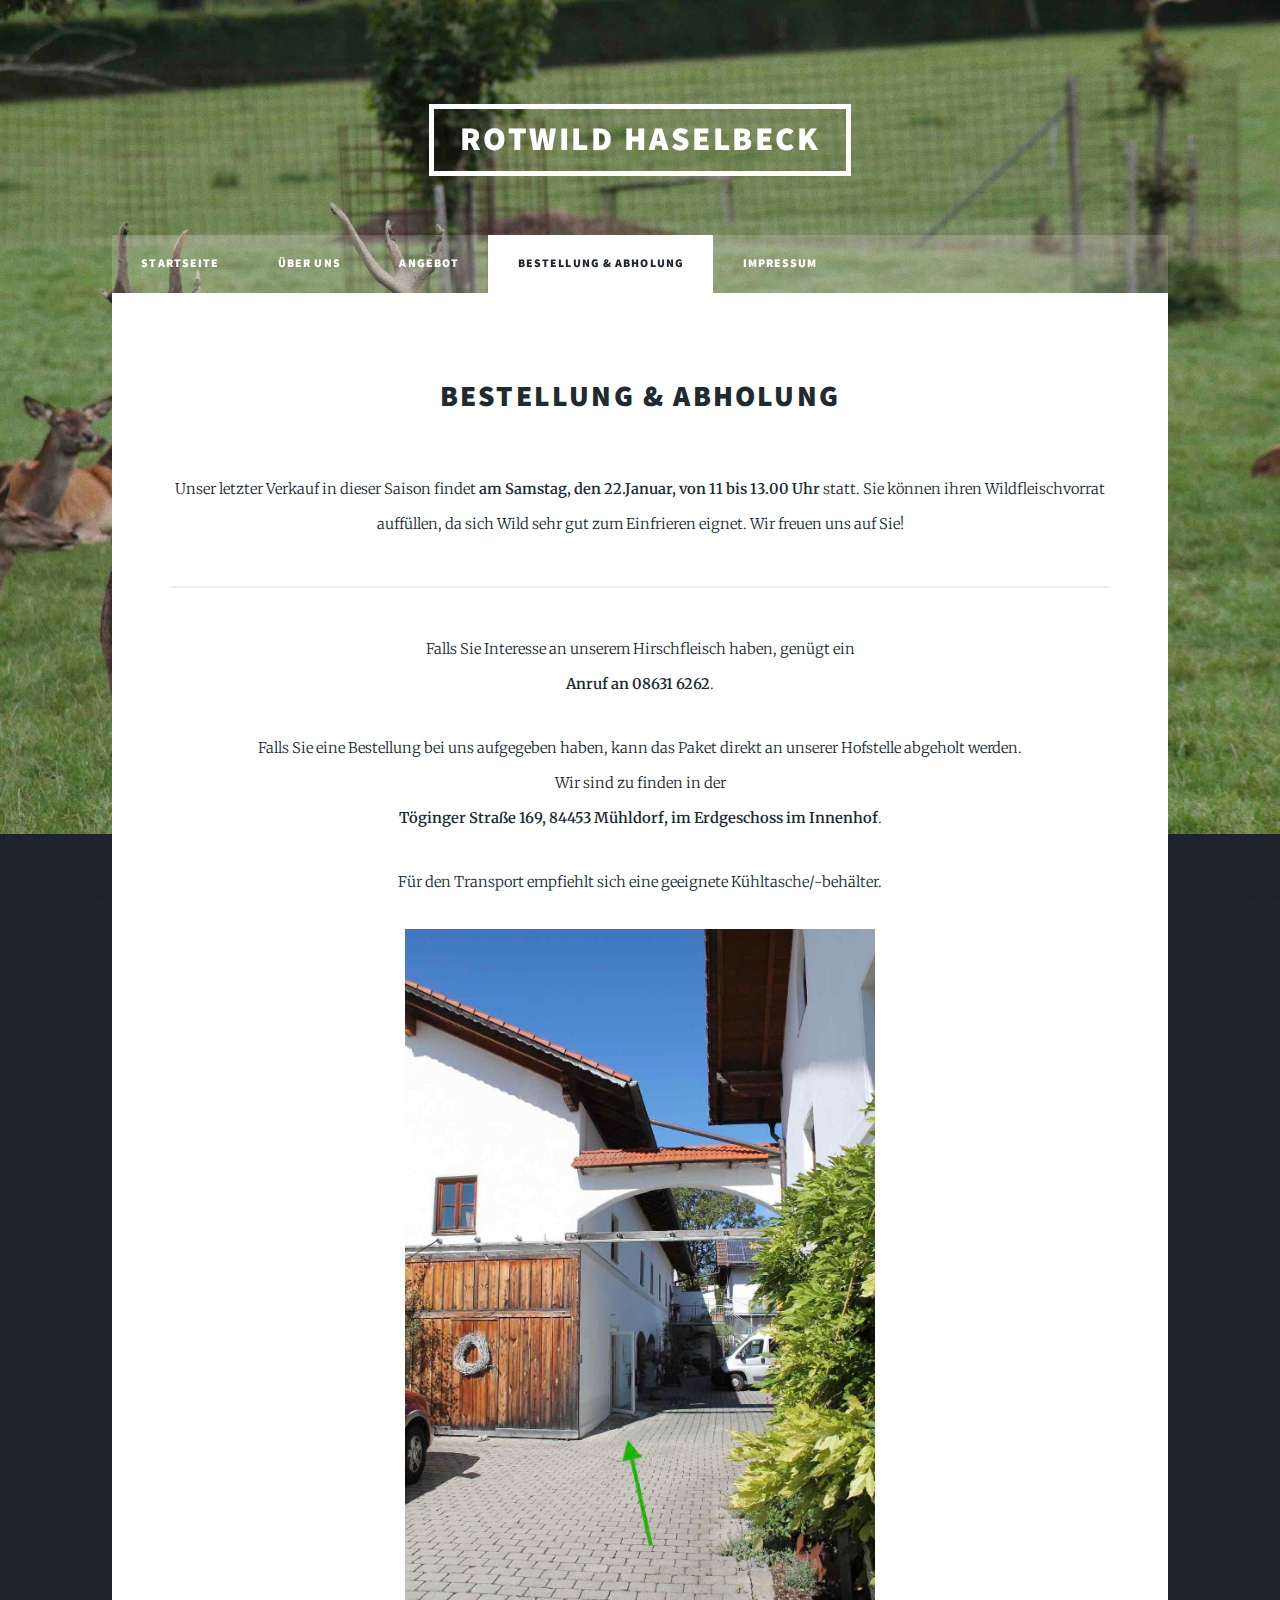
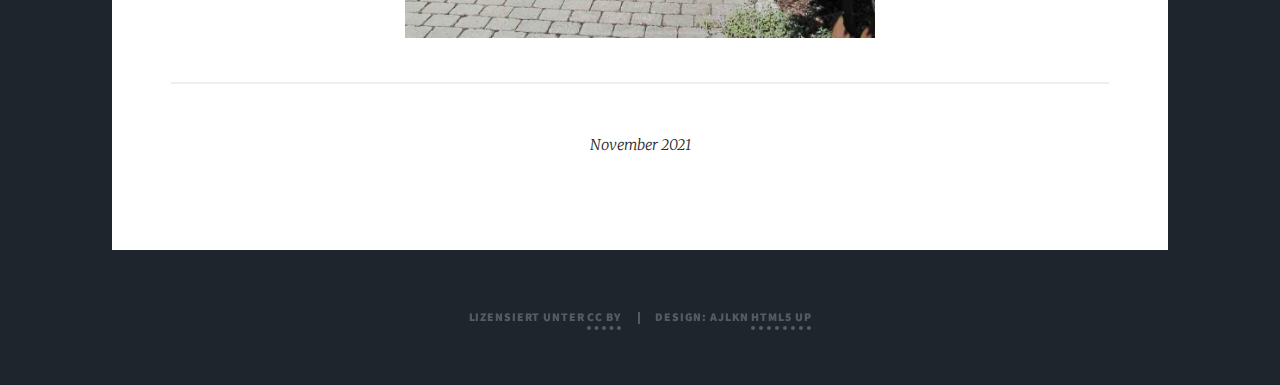
==== bestellung-und-abholung.html @ 9fca30da "Preisliste und aktuelle Nachricht aktualisiert;" ====
<!DOCTYPE HTML>
<!--
	Massively by HTML5 UP
	html5up.net | @ajlkn
	Free for personal and commercial use under the CCA 3.0 license (html5up.net/license)
-->
<html>
<head>
	<title>Bestellung &amp; Abholung</title>
	<meta charset="utf-8" />
	<meta name="viewport" content="width=device-width, initial-scale=1, user-scalable=no" />
	<link rel="stylesheet" href="assets/css/main.css" />
	<noscript><link rel="stylesheet" href="assets/css/noscript.css" /></noscript>
</head>
<body class="is-preload">

	<!-- Wrapper -->
	<div id="wrapper">

		<!-- Header -->
		<header id="header">
			<a href="index.html" class="logo">Rotwild Haselbeck</a>
		</header>

		<!-- Nav -->
		<nav id="nav">
			<ul class="links">
				<li><a href="index.html">Startseite</a></li>
				<li><a href="ueber-uns.html">Über Uns</a></li>
				<li><a href="unser-angebot.html">Angebot</a></li>
				<li class="active"><a href="bestellung-und-abholung.html">Bestellung &amp; Abholung</a></li>
				<li><a href="impressum.html">Impressum</a></li>
				</ul>
			</nav>

			<!-- Main -->
			<div id="main">

				<!-- Post -->
				<section class="post">
					<header class="major">
						<h1>Bestellung &amp; Abholung</h1>
					</header>

					<p>
							Unser letzter Verkauf in dieser Saison findet <strong>am Samstag, den 22.Januar, von 11 bis 13.00 Uhr</strong> statt. Sie können ihren Wildfleischvorrat auffüllen, da sich Wild sehr gut zum Einfrieren eignet. Wir freuen uns auf Sie!
					</p>

					<hr>

					<p>
						Falls Sie Interesse an unserem Hirschfleisch haben, genügt ein
						<br>
						<strong>Anruf an 08631 6262</strong>.
					</p>
					<p>
						Falls Sie eine Bestellung bei uns aufgegeben haben, kann das Paket direkt an unserer Hofstelle abgeholt werden.
						<br>
						Wir sind zu finden in der 
						<br>
						<strong>Töginger Straße 169, 84453 Mühldorf, im Erdgeschoss im Innenhof</strong>.
					</p>
					<p>
						Für den Transport empfiehlt sich eine geeignete Kühltasche/-behälter.
					</p>
					<p>
						<span class="image fit">
							<img src="images/Rotwild-Haselbeck-Abholungsstelle-fuer-Web.JPG">
						</span>
					</p>
					<hr>
					<p> <span class="date">November 2021</span></p>
				</section>

			</div>

			<!-- Copyright -->
			<div id="copyright">
				<ul>
					<li>Lizensiert unter <a href="https://creativecommons.org/licenses/by/3.0/">CC BY</a> </li>
					<li>Design: ajlkn <a href="https://html5up.net">HTML5 UP</a></li>
				</ul>
			</div>

		</div>

		<!-- Scripts -->
		<script src="assets/js/jquery.min.js"></script>
		<script src="assets/js/jquery.scrollex.min.js"></script>
		<script src="assets/js/jquery.scrolly.min.js"></script>
		<script src="assets/js/browser.min.js"></script>
		<script src="assets/js/breakpoints.min.js"></script>
		<script src="assets/js/util.js"></script>
		<script src="assets/js/main.js"></script>

	</body>
	</html>
---- assets/css/main.css ----
@import url(fontawesome-all.min.css);
@import url("https://fonts.googleapis.com/css?family=Merriweather:300,700,300italic,700italic|Source+Sans+Pro:900");

/*
	Massively by HTML5 UP
	html5up.net | @ajlkn
	Free for personal and commercial use under the CCA 3.0 license (html5up.net/license)
*/

html, body, div, span, applet, object,
iframe, h1, h2, h3, h4, h5, h6, p, blockquote,
pre, a, abbr, acronym, address, big, cite,
code, del, dfn, em, img, ins, kbd, q, s, samp,
small, strike, strong, sub, sup, tt, var, b,
u, i, center, dl, dt, dd, ol, ul, li, fieldset,
form, label, legend, table, caption, tbody,
tfoot, thead, tr, th, td, article, aside,
canvas, details, embed, figure, figcaption,
footer, header, hgroup, menu, nav, output, ruby,
section, summary, time, mark, audio, video {
	margin: 0;
	padding: 0;
	border: 0;
	font-size: 100%;
	font: inherit;
	vertical-align: baseline;}

article, aside, details, figcaption, figure,
footer, header, hgroup, menu, nav, section {
	display: block;}

body {
	line-height: 1;
}

ol, ul {
	list-style: none;
}

blockquote, q {
	quotes: none;
}

	blockquote:before, blockquote:after, q:before, q:after {
		content: '';
		content: none;
	}

table {
	border-collapse: collapse;
	border-spacing: 0;
}

body {
	-webkit-text-size-adjust: none;
}

mark {
	background-color: transparent;
	color: inherit;
}

input::-moz-focus-inner {
	border: 0;
	padding: 0;
}

input, select, textarea {
	-moz-appearance: none;
	-webkit-appearance: none;
	-ms-appearance: none;
	appearance: none;
}

/* Basic */

	@-ms-viewport {
		width: device-width;
	}

	body {
		-ms-overflow-style: scrollbar;
	}

	@media screen and (max-width: 480px) {

		html, body {
			min-width: 320px;
		}

	}

	html {
		box-sizing: border-box;
	}

	*, *:before, *:after {
		box-sizing: inherit;
	}

	body {
		background-color: #1e252d;
	}

		body.is-preload *, body.is-preload *:before, body.is-preload *:after {
			-moz-animation: none !important;
			-webkit-animation: none !important;
			-ms-animation: none !important;
			animation: none !important;
			-moz-transition: none !important;
			-webkit-transition: none !important;
			-ms-transition: none !important;
			transition: none !important;
		}

/* Type */

	html {
		font-size: 16pt;
	}

		@media screen and (max-width: 1680px) {

			html {
				font-size: 12pt;
			}

		}

		@media screen and (max-width: 1280px) {

			html {
				font-size: 11pt;
			}

		}

		@media screen and (max-width: 360px) {

			html {
				font-size: 10pt;
			}

		}

	body {
		color: #212931;
	}

	body, input, select, textarea {
		font-family: "Merriweather", Georgia, serif;
		font-weight: 300;
		font-size: 1rem;
		line-height: 2.375;
	}

	a {
		-moz-transition: color 0.2s ease-in-out, background-color 0.2s ease-in-out, border-color 0.2s ease-in-out, box-shadow 0.2s ease-in-out;
		-webkit-transition: color 0.2s ease-in-out, background-color 0.2s ease-in-out, border-color 0.2s ease-in-out, box-shadow 0.2s ease-in-out;
		-ms-transition: color 0.2s ease-in-out, background-color 0.2s ease-in-out, border-color 0.2s ease-in-out, box-shadow 0.2s ease-in-out;
		transition: color 0.2s ease-in-out, background-color 0.2s ease-in-out, border-color 0.2s ease-in-out, box-shadow 0.2s ease-in-out;
		border-bottom: dotted 4px;
		text-decoration: none;
	}

		a:hover {
			border-bottom-color: transparent;
		}

	strong, b {
		font-weight: 600;
	}

	em, i {
		font-style: italic;
	}

	p {
		text-align: center;
		margin: 0 0 2rem 0;
	}

	h1, h2, h3, h4, h5, h6 {
		font-family: "Source Sans Pro", Helvetica, sans-serif;
		font-weight: 900;
		line-height: 1.5;
		letter-spacing: 0.075em;
		text-transform: uppercase;
		margin: 0 0 1rem 0;
	}

		h1 a, h2 a, h3 a, h4 a, h5 a, h6 a {
			border-bottom: 0;
			color: inherit;
			text-decoration: none;
		}

	h1 {
		font-size: 4rem;
		line-height: 1.1;
		margin: 0 0 2rem 0;
	}

	h2 {
		font-size: 1.5rem;
		line-height: 1.3;
		margin: 0 0 1.5rem 0;
	}

	h3 {
		font-size: 1.25rem;
		margin: 0 0 1.5rem 0;
	}

	h4 {
		font-size: 1rem;
	}

	h5 {
		font-size: 0.9rem;
	}

	h6 {
		font-size: 0.8rem;
	}

	sub {
		font-size: 0.8rem;
		position: relative;
		top: 0.5rem;
	}

	sup {
		font-size: 0.8rem;
		position: relative;
		top: -0.5rem;
	}

	blockquote {
		border-left: solid 4px;
		font-style: italic;
		margin: 0 0 2rem 0;
		padding: 0.5rem 0 0.5rem 2rem;
	}

	code {
		border: solid 2px;
		font-family: "Courier New", monospace;
		font-size: 0.9rem;
		margin: 0 0.25rem;
		padding: 0.25rem 0.65rem;
	}

	pre {
		-webkit-overflow-scrolling: touch;
		font-family: "Courier New", monospace;
		font-size: 0.9rem;
		margin: 0 0 2rem 0;
	}

		pre code {
			display: block;
			line-height: 1.75;
			padding: 1rem 1.5rem;
			overflow-x: auto;
		}

	hr {
		border: 0;
		border-bottom: solid 2px;
		margin: 3rem 0;
	}

		hr.major {
			margin: 5rem 0;
		}

	.align-left {
		text-align: left;
	}

	.align-center {
		text-align: center;
	}

	.align-right {
		text-align: right;
	}

	input, select, textarea {
		color: #212931;
	}

	a {
		color: #212931;
		border-bottom-color: rgba(33, 41, 49, 0.5);
	}

		a:hover {
			border-bottom-color: transparent;
			color: #ff6262 !important;
		}

	strong, b {
		color: #212931;
	}

	h1, h2, h3, h4, h5, h6 {
		color: #212931;
	}

	blockquote {
		border-left-color: #eeeeee;
	}

	code {
		background: rgba(220, 220, 220, 0.25);
		border-color: #eeeeee;
	}

	hr {
		border-bottom-color: #eeeeee;
	}

/* Row */

	.row {
		display: flex;
		flex-wrap: wrap;
		box-sizing: border-box;
		align-items: stretch;
	}

		.row > * {
			box-sizing: border-box;
		}

		.row.gtr-uniform > * > :last-child {
			margin-bottom: 0;
		}

		.row.aln-left {
			justify-content: flex-start;
		}

		.row.aln-center {
			justify-content: center;
		}

		.row.aln-right {
			justify-content: flex-end;
		}

		.row.aln-top {
			align-items: flex-start;
		}

		.row.aln-middle {
			align-items: center;
		}

		.row.aln-bottom {
			align-items: flex-end;
		}

		.row > .imp {
			order: -1;
		}

		.row > .col-1 {
			width: 8.33333%;
		}

		.row > .off-1 {
			margin-left: 8.33333%;
		}

		.row > .col-2 {
			width: 16.66667%;
		}

		.row > .off-2 {
			margin-left: 16.66667%;
		}

		.row > .col-3 {
			width: 25%;
		}

		.row > .off-3 {
			margin-left: 25%;
		}

		.row > .col-4 {
			width: 33.33333%;
		}

		.row > .off-4 {
			margin-left: 33.33333%;
		}

		.row > .col-5 {
			width: 41.66667%;
		}

		.row > .off-5 {
			margin-left: 41.66667%;
		}

		.row > .col-6 {
			width: 50%;
		}

		.row > .off-6 {
			margin-left: 50%;
		}

		.row > .col-7 {
			width: 58.33333%;
		}

		.row > .off-7 {
			margin-left: 58.33333%;
		}

		.row > .col-8 {
			width: 66.66667%;
		}

		.row > .off-8 {
			margin-left: 66.66667%;
		}

		.row > .col-9 {
			width: 75%;
		}

		.row > .off-9 {
			margin-left: 75%;
		}

		.row > .col-10 {
			width: 83.33333%;
		}

		.row > .off-10 {
			margin-left: 83.33333%;
		}

		.row > .col-11 {
			width: 91.66667%;
		}

		.row > .off-11 {
			margin-left: 91.66667%;
		}

		.row > .col-12 {
			width: 100%;
		}

		.row > .off-12 {
			margin-left: 100%;
		}

		.row.gtr-0 {
			margin-top: 0;
			margin-left: 0rem;
		}

			.row.gtr-0 > * {
				padding: 0 0 0 0rem;
			}

			.row.gtr-0.gtr-uniform {
				margin-top: 0rem;
			}

				.row.gtr-0.gtr-uniform > * {
					padding-top: 0rem;
				}

		.row.gtr-25 {
			margin-top: 0;
			margin-left: -0.375rem;
		}

			.row.gtr-25 > * {
				padding: 0 0 0 0.375rem;
			}

			.row.gtr-25.gtr-uniform {
				margin-top: -0.375rem;
			}

				.row.gtr-25.gtr-uniform > * {
					padding-top: 0.375rem;
				}

		.row.gtr-50 {
			margin-top: 0;
			margin-left: -0.75rem;
		}

			.row.gtr-50 > * {
				padding: 0 0 0 0.75rem;
			}

			.row.gtr-50.gtr-uniform {
				margin-top: -0.75rem;
			}

				.row.gtr-50.gtr-uniform > * {
					padding-top: 0.75rem;
				}

		.row {
			margin-top: 0;
			margin-left: -1.5rem;
		}

			.row > * {
				padding: 0 0 0 1.5rem;
			}

			.row.gtr-uniform {
				margin-top: -1.5rem;
			}

				.row.gtr-uniform > * {
					padding-top: 1.5rem;
				}

		.row.gtr-150 {
			margin-top: 0;
			margin-left: -2.25rem;
		}

			.row.gtr-150 > * {
				padding: 0 0 0 2.25rem;
			}

			.row.gtr-150.gtr-uniform {
				margin-top: -2.25rem;
			}

				.row.gtr-150.gtr-uniform > * {
					padding-top: 2.25rem;
				}

		.row.gtr-200 {
			margin-top: 0;
			margin-left: -3rem;
		}

			.row.gtr-200 > * {
				padding: 0 0 0 3rem;
			}

			.row.gtr-200.gtr-uniform {
				margin-top: -3rem;
			}

				.row.gtr-200.gtr-uniform > * {
					padding-top: 3rem;
				}

		@media screen and (max-width: 1680px) {

			.row {
				display: flex;
				flex-wrap: wrap;
				box-sizing: border-box;
				align-items: stretch;
			}

				.row > * {
					box-sizing: border-box;
				}

				.row.gtr-uniform > * > :last-child {
					margin-bottom: 0;
				}

				.row.aln-left {
					justify-content: flex-start;
				}

				.row.aln-center {
					justify-content: center;
				}

				.row.aln-right {
					justify-content: flex-end;
				}

				.row.aln-top {
					align-items: flex-start;
				}

				.row.aln-middle {
					align-items: center;
				}

				.row.aln-bottom {
					align-items: flex-end;
				}

				.row > .imp-xlarge {
					order: -1;
				}

				.row > .col-1-xlarge {
					width: 8.33333%;
				}

				.row > .off-1-xlarge {
					margin-left: 8.33333%;
				}

				.row > .col-2-xlarge {
					width: 16.66667%;
				}

				.row > .off-2-xlarge {
					margin-left: 16.66667%;
				}

				.row > .col-3-xlarge {
					width: 25%;
				}

				.row > .off-3-xlarge {
					margin-left: 25%;
				}

				.row > .col-4-xlarge {
					width: 33.33333%;
				}

				.row > .off-4-xlarge {
					margin-left: 33.33333%;
				}

				.row > .col-5-xlarge {
					width: 41.66667%;
				}

				.row > .off-5-xlarge {
					margin-left: 41.66667%;
				}

				.row > .col-6-xlarge {
					width: 50%;
				}

				.row > .off-6-xlarge {
					margin-left: 50%;
				}

				.row > .col-7-xlarge {
					width: 58.33333%;
				}

				.row > .off-7-xlarge {
					margin-left: 58.33333%;
				}

				.row > .col-8-xlarge {
					width: 66.66667%;
				}

				.row > .off-8-xlarge {
					margin-left: 66.66667%;
				}

				.row > .col-9-xlarge {
					width: 75%;
				}

				.row > .off-9-xlarge {
					margin-left: 75%;
				}

				.row > .col-10-xlarge {
					width: 83.33333%;
				}

				.row > .off-10-xlarge {
					margin-left: 83.33333%;
				}

				.row > .col-11-xlarge {
					width: 91.66667%;
				}

				.row > .off-11-xlarge {
					margin-left: 91.66667%;
				}

				.row > .col-12-xlarge {
					width: 100%;
				}

				.row > .off-12-xlarge {
					margin-left: 100%;
				}

				.row.gtr-0 {
					margin-top: 0;
					margin-left: 0rem;
				}

					.row.gtr-0 > * {
						padding: 0 0 0 0rem;
					}

					.row.gtr-0.gtr-uniform {
						margin-top: 0rem;
					}

						.row.gtr-0.gtr-uniform > * {
							padding-top: 0rem;
						}

				.row.gtr-25 {
					margin-top: 0;
					margin-left: -0.375rem;
				}

					.row.gtr-25 > * {
						padding: 0 0 0 0.375rem;
					}

					.row.gtr-25.gtr-uniform {
						margin-top: -0.375rem;
					}

						.row.gtr-25.gtr-uniform > * {
							padding-top: 0.375rem;
						}

				.row.gtr-50 {
					margin-top: 0;
					margin-left: -0.75rem;
				}

					.row.gtr-50 > * {
						padding: 0 0 0 0.75rem;
					}

					.row.gtr-50.gtr-uniform {
						margin-top: -0.75rem;
					}

						.row.gtr-50.gtr-uniform > * {
							padding-top: 0.75rem;
						}

				.row {
					margin-top: 0;
					margin-left: -1.5rem;
				}

					.row > * {
						padding: 0 0 0 1.5rem;
					}

					.row.gtr-uniform {
						margin-top: -1.5rem;
					}

						.row.gtr-uniform > * {
							padding-top: 1.5rem;
						}

				.row.gtr-150 {
					margin-top: 0;
					margin-left: -2.25rem;
				}

					.row.gtr-150 > * {
						padding: 0 0 0 2.25rem;
					}

					.row.gtr-150.gtr-uniform {
						margin-top: -2.25rem;
					}

						.row.gtr-150.gtr-uniform > * {
							padding-top: 2.25rem;
						}

				.row.gtr-200 {
					margin-top: 0;
					margin-left: -3rem;
				}

					.row.gtr-200 > * {
						padding: 0 0 0 3rem;
					}

					.row.gtr-200.gtr-uniform {
						margin-top: -3rem;
					}

						.row.gtr-200.gtr-uniform > * {
							padding-top: 3rem;
						}

		}

		@media screen and (max-width: 1280px) {

			.row {
				display: flex;
				flex-wrap: wrap;
				box-sizing: border-box;
				align-items: stretch;
			}

				.row > * {
					box-sizing: border-box;
				}

				.row.gtr-uniform > * > :last-child {
					margin-bottom: 0;
				}

				.row.aln-left {
					justify-content: flex-start;
				}

				.row.aln-center {
					justify-content: center;
				}

				.row.aln-right {
					justify-content: flex-end;
				}

				.row.aln-top {
					align-items: flex-start;
				}

				.row.aln-middle {
					align-items: center;
				}

				.row.aln-bottom {
					align-items: flex-end;
				}

				.row > .imp-large {
					order: -1;
				}

				.row > .col-1-large {
					width: 8.33333%;
				}

				.row > .off-1-large {
					margin-left: 8.33333%;
				}

				.row > .col-2-large {
					width: 16.66667%;
				}

				.row > .off-2-large {
					margin-left: 16.66667%;
				}

				.row > .col-3-large {
					width: 25%;
				}

				.row > .off-3-large {
					margin-left: 25%;
				}

				.row > .col-4-large {
					width: 33.33333%;
				}

				.row > .off-4-large {
					margin-left: 33.33333%;
				}

				.row > .col-5-large {
					width: 41.66667%;
				}

				.row > .off-5-large {
					margin-left: 41.66667%;
				}

				.row > .col-6-large {
					width: 50%;
				}

				.row > .off-6-large {
					margin-left: 50%;
				}

				.row > .col-7-large {
					width: 58.33333%;
				}

				.row > .off-7-large {
					margin-left: 58.33333%;
				}

				.row > .col-8-large {
					width: 66.66667%;
				}

				.row > .off-8-large {
					margin-left: 66.66667%;
				}

				.row > .col-9-large {
					width: 75%;
				}

				.row > .off-9-large {
					margin-left: 75%;
				}

				.row > .col-10-large {
					width: 83.33333%;
				}

				.row > .off-10-large {
					margin-left: 83.33333%;
				}

				.row > .col-11-large {
					width: 91.66667%;
				}

				.row > .off-11-large {
					margin-left: 91.66667%;
				}

				.row > .col-12-large {
					width: 100%;
				}

				.row > .off-12-large {
					margin-left: 100%;
				}

				.row.gtr-0 {
					margin-top: 0;
					margin-left: 0rem;
				}

					.row.gtr-0 > * {
						padding: 0 0 0 0rem;
					}

					.row.gtr-0.gtr-uniform {
						margin-top: 0rem;
					}

						.row.gtr-0.gtr-uniform > * {
							padding-top: 0rem;
						}

				.row.gtr-25 {
					margin-top: 0;
					margin-left: -0.375rem;
				}

					.row.gtr-25 > * {
						padding: 0 0 0 0.375rem;
					}

					.row.gtr-25.gtr-uniform {
						margin-top: -0.375rem;
					}

						.row.gtr-25.gtr-uniform > * {
							padding-top: 0.375rem;
						}

				.row.gtr-50 {
					margin-top: 0;
					margin-left: -0.75rem;
				}

					.row.gtr-50 > * {
						padding: 0 0 0 0.75rem;
					}

					.row.gtr-50.gtr-uniform {
						margin-top: -0.75rem;
					}

						.row.gtr-50.gtr-uniform > * {
							padding-top: 0.75rem;
						}

				.row {
					margin-top: 0;
					margin-left: -1.5rem;
				}

					.row > * {
						padding: 0 0 0 1.5rem;
					}

					.row.gtr-uniform {
						margin-top: -1.5rem;
					}

						.row.gtr-uniform > * {
							padding-top: 1.5rem;
						}

				.row.gtr-150 {
					margin-top: 0;
					margin-left: -2.25rem;
				}

					.row.gtr-150 > * {
						padding: 0 0 0 2.25rem;
					}

					.row.gtr-150.gtr-uniform {
						margin-top: -2.25rem;
					}

						.row.gtr-150.gtr-uniform > * {
							padding-top: 2.25rem;
						}

				.row.gtr-200 {
					margin-top: 0;
					margin-left: -3rem;
				}

					.row.gtr-200 > * {
						padding: 0 0 0 3rem;
					}

					.row.gtr-200.gtr-uniform {
						margin-top: -3rem;
					}

						.row.gtr-200.gtr-uniform > * {
							padding-top: 3rem;
						}

		}

		@media screen and (max-width: 980px) {

			.row {
				display: flex;
				flex-wrap: wrap;
				box-sizing: border-box;
				align-items: stretch;
			}

				.row > * {
					box-sizing: border-box;
				}

				.row.gtr-uniform > * > :last-child {
					margin-bottom: 0;
				}

				.row.aln-left {
					justify-content: flex-start;
				}

				.row.aln-center {
					justify-content: center;
				}

				.row.aln-right {
					justify-content: flex-end;
				}

				.row.aln-top {
					align-items: flex-start;
				}

				.row.aln-middle {
					align-items: center;
				}

				.row.aln-bottom {
					align-items: flex-end;
				}

				.row > .imp-medium {
					order: -1;
				}

				.row > .col-1-medium {
					width: 8.33333%;
				}

				.row > .off-1-medium {
					margin-left: 8.33333%;
				}

				.row > .col-2-medium {
					width: 16.66667%;
				}

				.row > .off-2-medium {
					margin-left: 16.66667%;
				}

				.row > .col-3-medium {
					width: 25%;
				}

				.row > .off-3-medium {
					margin-left: 25%;
				}

				.row > .col-4-medium {
					width: 33.33333%;
				}

				.row > .off-4-medium {
					margin-left: 33.33333%;
				}

				.row > .col-5-medium {
					width: 41.66667%;
				}

				.row > .off-5-medium {
					margin-left: 41.66667%;
				}

				.row > .col-6-medium {
					width: 50%;
				}

				.row > .off-6-medium {
					margin-left: 50%;
				}

				.row > .col-7-medium {
					width: 58.33333%;
				}

				.row > .off-7-medium {
					margin-left: 58.33333%;
				}

				.row > .col-8-medium {
					width: 66.66667%;
				}

				.row > .off-8-medium {
					margin-left: 66.66667%;
				}

				.row > .col-9-medium {
					width: 75%;
				}

				.row > .off-9-medium {
					margin-left: 75%;
				}

				.row > .col-10-medium {
					width: 83.33333%;
				}

				.row > .off-10-medium {
					margin-left: 83.33333%;
				}

				.row > .col-11-medium {
					width: 91.66667%;
				}

				.row > .off-11-medium {
					margin-left: 91.66667%;
				}

				.row > .col-12-medium {
					width: 100%;
				}

				.row > .off-12-medium {
					margin-left: 100%;
				}

				.row.gtr-0 {
					margin-top: 0;
					margin-left: 0rem;
				}

					.row.gtr-0 > * {
						padding: 0 0 0 0rem;
					}

					.row.gtr-0.gtr-uniform {
						margin-top: 0rem;
					}

						.row.gtr-0.gtr-uniform > * {
							padding-top: 0rem;
						}

				.row.gtr-25 {
					margin-top: 0;
					margin-left: -0.375rem;
				}

					.row.gtr-25 > * {
						padding: 0 0 0 0.375rem;
					}

					.row.gtr-25.gtr-uniform {
						margin-top: -0.375rem;
					}

						.row.gtr-25.gtr-uniform > * {
							padding-top: 0.375rem;
						}

				.row.gtr-50 {
					margin-top: 0;
					margin-left: -0.75rem;
				}

					.row.gtr-50 > * {
						padding: 0 0 0 0.75rem;
					}

					.row.gtr-50.gtr-uniform {
						margin-top: -0.75rem;
					}

						.row.gtr-50.gtr-uniform > * {
							padding-top: 0.75rem;
						}

				.row {
					margin-top: 0;
					margin-left: -1.5rem;
				}

					.row > * {
						padding: 0 0 0 1.5rem;
					}

					.row.gtr-uniform {
						margin-top: -1.5rem;
					}

						.row.gtr-uniform > * {
							padding-top: 1.5rem;
						}

				.row.gtr-150 {
					margin-top: 0;
					margin-left: -2.25rem;
				}

					.row.gtr-150 > * {
						padding: 0 0 0 2.25rem;
					}

					.row.gtr-150.gtr-uniform {
						margin-top: -2.25rem;
					}

						.row.gtr-150.gtr-uniform > * {
							padding-top: 2.25rem;
						}

				.row.gtr-200 {
					margin-top: 0;
					margin-left: -3rem;
				}

					.row.gtr-200 > * {
						padding: 0 0 0 3rem;
					}

					.row.gtr-200.gtr-uniform {
						margin-top: -3rem;
					}

						.row.gtr-200.gtr-uniform > * {
							padding-top: 3rem;
						}

		}

		@media screen and (max-width: 736px) {

			.row {
				display: flex;
				flex-wrap: wrap;
				box-sizing: border-box;
				align-items: stretch;
			}

				.row > * {
					box-sizing: border-box;
				}

				.row.gtr-uniform > * > :last-child {
					margin-bottom: 0;
				}

				.row.aln-left {
					justify-content: flex-start;
				}

				.row.aln-center {
					justify-content: center;
				}

				.row.aln-right {
					justify-content: flex-end;
				}

				.row.aln-top {
					align-items: flex-start;
				}

				.row.aln-middle {
					align-items: center;
				}

				.row.aln-bottom {
					align-items: flex-end;
				}

				.row > .imp-small {
					order: -1;
				}

				.row > .col-1-small {
					width: 8.33333%;
				}

				.row > .off-1-small {
					margin-left: 8.33333%;
				}

				.row > .col-2-small {
					width: 16.66667%;
				}

				.row > .off-2-small {
					margin-left: 16.66667%;
				}

				.row > .col-3-small {
					width: 25%;
				}

				.row > .off-3-small {
					margin-left: 25%;
				}

				.row > .col-4-small {
					width: 33.33333%;
				}

				.row > .off-4-small {
					margin-left: 33.33333%;
				}

				.row > .col-5-small {
					width: 41.66667%;
				}

				.row > .off-5-small {
					margin-left: 41.66667%;
				}

				.row > .col-6-small {
					width: 50%;
				}

				.row > .off-6-small {
					margin-left: 50%;
				}

				.row > .col-7-small {
					width: 58.33333%;
				}

				.row > .off-7-small {
					margin-left: 58.33333%;
				}

				.row > .col-8-small {
					width: 66.66667%;
				}

				.row > .off-8-small {
					margin-left: 66.66667%;
				}

				.row > .col-9-small {
					width: 75%;
				}

				.row > .off-9-small {
					margin-left: 75%;
				}

				.row > .col-10-small {
					width: 83.33333%;
				}

				.row > .off-10-small {
					margin-left: 83.33333%;
				}

				.row > .col-11-small {
					width: 91.66667%;
				}

				.row > .off-11-small {
					margin-left: 91.66667%;
				}

				.row > .col-12-small {
					width: 100%;
				}

				.row > .off-12-small {
					margin-left: 100%;
				}

				.row.gtr-0 {
					margin-top: 0;
					margin-left: 0rem;
				}

					.row.gtr-0 > * {
						padding: 0 0 0 0rem;
					}

					.row.gtr-0.gtr-uniform {
						margin-top: 0rem;
					}

						.row.gtr-0.gtr-uniform > * {
							padding-top: 0rem;
						}

				.row.gtr-25 {
					margin-top: 0;
					margin-left: -0.375rem;
				}

					.row.gtr-25 > * {
						padding: 0 0 0 0.375rem;
					}

					.row.gtr-25.gtr-uniform {
						margin-top: -0.375rem;
					}

						.row.gtr-25.gtr-uniform > * {
							padding-top: 0.375rem;
						}

				.row.gtr-50 {
					margin-top: 0;
					margin-left: -0.75rem;
				}

					.row.gtr-50 > * {
						padding: 0 0 0 0.75rem;
					}

					.row.gtr-50.gtr-uniform {
						margin-top: -0.75rem;
					}

						.row.gtr-50.gtr-uniform > * {
							padding-top: 0.75rem;
						}

				.row {
					margin-top: 0;
					margin-left: -1.5rem;
				}

					.row > * {
						padding: 0 0 0 1.5rem;
					}

					.row.gtr-uniform {
						margin-top: -1.5rem;
					}

						.row.gtr-uniform > * {
							padding-top: 1.5rem;
						}

				.row.gtr-150 {
					margin-top: 0;
					margin-left: -2.25rem;
				}

					.row.gtr-150 > * {
						padding: 0 0 0 2.25rem;
					}

					.row.gtr-150.gtr-uniform {
						margin-top: -2.25rem;
					}

						.row.gtr-150.gtr-uniform > * {
							padding-top: 2.25rem;
						}

				.row.gtr-200 {
					margin-top: 0;
					margin-left: -3rem;
				}

					.row.gtr-200 > * {
						padding: 0 0 0 3rem;
					}

					.row.gtr-200.gtr-uniform {
						margin-top: -3rem;
					}

						.row.gtr-200.gtr-uniform > * {
							padding-top: 3rem;
						}

		}

		@media screen and (max-width: 480px) {

			.row {
				display: flex;
				flex-wrap: wrap;
				box-sizing: border-box;
				align-items: stretch;
			}

				.row > * {
					box-sizing: border-box;
				}

				.row.gtr-uniform > * > :last-child {
					margin-bottom: 0;
				}

				.row.aln-left {
					justify-content: flex-start;
				}

				.row.aln-center {
					justify-content: center;
				}

				.row.aln-right {
					justify-content: flex-end;
				}

				.row.aln-top {
					align-items: flex-start;
				}

				.row.aln-middle {
					align-items: center;
				}

				.row.aln-bottom {
					align-items: flex-end;
				}

				.row > .imp-xsmall {
					order: -1;
				}

				.row > .col-1-xsmall {
					width: 8.33333%;
				}

				.row > .off-1-xsmall {
					margin-left: 8.33333%;
				}

				.row > .col-2-xsmall {
					width: 16.66667%;
				}

				.row > .off-2-xsmall {
					margin-left: 16.66667%;
				}

				.row > .col-3-xsmall {
					width: 25%;
				}

				.row > .off-3-xsmall {
					margin-left: 25%;
				}

				.row > .col-4-xsmall {
					width: 33.33333%;
				}

				.row > .off-4-xsmall {
					margin-left: 33.33333%;
				}

				.row > .col-5-xsmall {
					width: 41.66667%;
				}

				.row > .off-5-xsmall {
					margin-left: 41.66667%;
				}

				.row > .col-6-xsmall {
					width: 50%;
				}

				.row > .off-6-xsmall {
					margin-left: 50%;
				}

				.row > .col-7-xsmall {
					width: 58.33333%;
				}

				.row > .off-7-xsmall {
					margin-left: 58.33333%;
				}

				.row > .col-8-xsmall {
					width: 66.66667%;
				}

				.row > .off-8-xsmall {
					margin-left: 66.66667%;
				}

				.row > .col-9-xsmall {
					width: 75%;
				}

				.row > .off-9-xsmall {
					margin-left: 75%;
				}

				.row > .col-10-xsmall {
					width: 83.33333%;
				}

				.row > .off-10-xsmall {
					margin-left: 83.33333%;
				}

				.row > .col-11-xsmall {
					width: 91.66667%;
				}

				.row > .off-11-xsmall {
					margin-left: 91.66667%;
				}

				.row > .col-12-xsmall {
					width: 100%;
				}

				.row > .off-12-xsmall {
					margin-left: 100%;
				}

				.row.gtr-0 {
					margin-top: 0;
					margin-left: 0rem;
				}

					.row.gtr-0 > * {
						padding: 0 0 0 0rem;
					}

					.row.gtr-0.gtr-uniform {
						margin-top: 0rem;
					}

						.row.gtr-0.gtr-uniform > * {
							padding-top: 0rem;
						}

				.row.gtr-25 {
					margin-top: 0;
					margin-left: -0.375rem;
				}

					.row.gtr-25 > * {
						padding: 0 0 0 0.375rem;
					}

					.row.gtr-25.gtr-uniform {
						margin-top: -0.375rem;
					}

						.row.gtr-25.gtr-uniform > * {
							padding-top: 0.375rem;
						}

				.row.gtr-50 {
					margin-top: 0;
					margin-left: -0.75rem;
				}

					.row.gtr-50 > * {
						padding: 0 0 0 0.75rem;
					}

					.row.gtr-50.gtr-uniform {
						margin-top: -0.75rem;
					}

						.row.gtr-50.gtr-uniform > * {
							padding-top: 0.75rem;
						}

				.row {
					margin-top: 0;
					margin-left: -1.5rem;
				}

					.row > * {
						padding: 0 0 0 1.5rem;
					}

					.row.gtr-uniform {
						margin-top: -1.5rem;
					}

						.row.gtr-uniform > * {
							padding-top: 1.5rem;
						}

				.row.gtr-150 {
					margin-top: 0;
					margin-left: -2.25rem;
				}

					.row.gtr-150 > * {
						padding: 0 0 0 2.25rem;
					}

					.row.gtr-150.gtr-uniform {
						margin-top: -2.25rem;
					}

						.row.gtr-150.gtr-uniform > * {
							padding-top: 2.25rem;
						}

				.row.gtr-200 {
					margin-top: 0;
					margin-left: -3rem;
				}

					.row.gtr-200 > * {
						padding: 0 0 0 3rem;
					}

					.row.gtr-200.gtr-uniform {
						margin-top: -3rem;
					}

						.row.gtr-200.gtr-uniform > * {
							padding-top: 3rem;
						}

		}

		@media screen and (max-width: 360px) {

			.row {
				display: flex;
				flex-wrap: wrap;
				box-sizing: border-box;
				align-items: stretch;
			}

				.row > * {
					box-sizing: border-box;
				}

				.row.gtr-uniform > * > :last-child {
					margin-bottom: 0;
				}

				.row.aln-left {
					justify-content: flex-start;
				}

				.row.aln-center {
					justify-content: center;
				}

				.row.aln-right {
					justify-content: flex-end;
				}

				.row.aln-top {
					align-items: flex-start;
				}

				.row.aln-middle {
					align-items: center;
				}

				.row.aln-bottom {
					align-items: flex-end;
				}

				.row > .imp-xxsmall {
					order: -1;
				}

				.row > .col-1-xxsmall {
					width: 8.33333%;
				}

				.row > .off-1-xxsmall {
					margin-left: 8.33333%;
				}

				.row > .col-2-xxsmall {
					width: 16.66667%;
				}

				.row > .off-2-xxsmall {
					margin-left: 16.66667%;
				}

				.row > .col-3-xxsmall {
					width: 25%;
				}

				.row > .off-3-xxsmall {
					margin-left: 25%;
				}

				.row > .col-4-xxsmall {
					width: 33.33333%;
				}

				.row > .off-4-xxsmall {
					margin-left: 33.33333%;
				}

				.row > .col-5-xxsmall {
					width: 41.66667%;
				}

				.row > .off-5-xxsmall {
					margin-left: 41.66667%;
				}

				.row > .col-6-xxsmall {
					width: 50%;
				}

				.row > .off-6-xxsmall {
					margin-left: 50%;
				}

				.row > .col-7-xxsmall {
					width: 58.33333%;
				}

				.row > .off-7-xxsmall {
					margin-left: 58.33333%;
				}

				.row > .col-8-xxsmall {
					width: 66.66667%;
				}

				.row > .off-8-xxsmall {
					margin-left: 66.66667%;
				}

				.row > .col-9-xxsmall {
					width: 75%;
				}

				.row > .off-9-xxsmall {
					margin-left: 75%;
				}

				.row > .col-10-xxsmall {
					width: 83.33333%;
				}

				.row > .off-10-xxsmall {
					margin-left: 83.33333%;
				}

				.row > .col-11-xxsmall {
					width: 91.66667%;
				}

				.row > .off-11-xxsmall {
					margin-left: 91.66667%;
				}

				.row > .col-12-xxsmall {
					width: 100%;
				}

				.row > .off-12-xxsmall {
					margin-left: 100%;
				}

				.row.gtr-0 {
					margin-top: 0;
					margin-left: 0rem;
				}

					.row.gtr-0 > * {
						padding: 0 0 0 0rem;
					}

					.row.gtr-0.gtr-uniform {
						margin-top: 0rem;
					}

						.row.gtr-0.gtr-uniform > * {
							padding-top: 0rem;
						}

				.row.gtr-25 {
					margin-top: 0;
					margin-left: -0.375rem;
				}

					.row.gtr-25 > * {
						padding: 0 0 0 0.375rem;
					}

					.row.gtr-25.gtr-uniform {
						margin-top: -0.375rem;
					}

						.row.gtr-25.gtr-uniform > * {
							padding-top: 0.375rem;
						}

				.row.gtr-50 {
					margin-top: 0;
					margin-left: -0.75rem;
				}

					.row.gtr-50 > * {
						padding: 0 0 0 0.75rem;
					}

					.row.gtr-50.gtr-uniform {
						margin-top: -0.75rem;
					}

						.row.gtr-50.gtr-uniform > * {
							padding-top: 0.75rem;
						}

				.row {
					margin-top: 0;
					margin-left: -1.5rem;
				}

					.row > * {
						padding: 0 0 0 1.5rem;
					}

					.row.gtr-uniform {
						margin-top: -1.5rem;
					}

						.row.gtr-uniform > * {
							padding-top: 1.5rem;
						}

				.row.gtr-150 {
					margin-top: 0;
					margin-left: -2.25rem;
				}

					.row.gtr-150 > * {
						padding: 0 0 0 2.25rem;
					}

					.row.gtr-150.gtr-uniform {
						margin-top: -2.25rem;
					}

						.row.gtr-150.gtr-uniform > * {
							padding-top: 2.25rem;
						}

				.row.gtr-200 {
					margin-top: 0;
					margin-left: -3rem;
				}

					.row.gtr-200 > * {
						padding: 0 0 0 3rem;
					}

					.row.gtr-200.gtr-uniform {
						margin-top: -3rem;
					}

						.row.gtr-200.gtr-uniform > * {
							padding-top: 3rem;
						}

		}

/* Box */

	.box {
		border: solid 2px;
		margin-bottom: 2rem;
		padding: 1.5rem;
	}

		.box > :last-child,
		.box > :last-child > :last-child,
		.box > :last-child > :last-child > :last-child {
			margin-bottom: 0;
		}

		.box.alt {
			border: 0;
			border-radius: 0;
			padding: 0;
		}

	.box {
		border-color: #eeeeee;
	}

/* Button */

	input[type="submit"],
	input[type="reset"],
	input[type="button"],
	button,
	.button {
		-moz-appearance: none;
		-webkit-appearance: none;
		-ms-appearance: none;
		appearance: none;
		-moz-transition: background-color 0.2s ease-in-out, box-shadow 0.2s ease-in-out, color 0.2s ease-in-out;
		-webkit-transition: background-color 0.2s ease-in-out, box-shadow 0.2s ease-in-out, color 0.2s ease-in-out;
		-ms-transition: background-color 0.2s ease-in-out, box-shadow 0.2s ease-in-out, color 0.2s ease-in-out;
		transition: background-color 0.2s ease-in-out, box-shadow 0.2s ease-in-out, color 0.2s ease-in-out;
		border: 0;
		border-radius: 0;
		cursor: pointer;
		display: inline-block;
		font-family: "Source Sans Pro", Helvetica, sans-serif;
		font-size: 0.8rem;
		font-weight: 900;
		letter-spacing: 0.075em;
		height: 3rem;
		line-height: 3rem;
		padding: 0 2rem;
		text-align: center;
		text-decoration: none;
		text-transform: uppercase;
		white-space: nowrap;
	}

		input[type="submit"].icon:before,
		input[type="reset"].icon:before,
		input[type="button"].icon:before,
		button.icon:before,
		.button.icon:before {
			margin-right: 0.5rem;
		}

		input[type="submit"].icon.solo,
		input[type="reset"].icon.solo,
		input[type="button"].icon.solo,
		button.icon.solo,
		.button.icon.solo {
			position: relative;
			width: 4rem;
			height: 4rem;
			line-height: 4rem;
			border-radius: 4rem;
			text-indent: 4rem;
			overflow: hidden;
			padding: 0;
			white-space: nowrap;
		}

			input[type="submit"].icon.solo:before,
			input[type="reset"].icon.solo:before,
			input[type="button"].icon.solo:before,
			button.icon.solo:before,
			.button.icon.solo:before {
				position: absolute;
				display: block;
				top: 0;
				left: 0;
				width: inherit;
				height: inherit;
				line-height: inherit;
				font-size: 1.25rem;
				margin-right: 0;
				text-align: center;
				text-indent: 0;
			}

		input[type="submit"].fit,
		input[type="reset"].fit,
		input[type="button"].fit,
		button.fit,
		.button.fit {
			width: 100%;
		}

		input[type="submit"].small,
		input[type="reset"].small,
		input[type="button"].small,
		button.small,
		.button.small {
			font-size: 0.7rem;
			height: 2.5rem;
			line-height: 2.5rem;
			padding: 0 1.5rem;
		}

		input[type="submit"].large,
		input[type="reset"].large,
		input[type="button"].large,
		button.large,
		.button.large {
			font-size: 0.9rem;
			height: 3.5rem;
			line-height: 3.5rem;
			padding: 0 2.75rem;
		}

		@media screen and (max-width: 980px) {

			input[type="submit"],
			input[type="reset"],
			input[type="button"],
			button,
			.button {
				font-size: 0.9rem;
				height: 3.25rem;
				line-height: 3.25rem;
			}

				input[type="submit"].large,
				input[type="reset"].large,
				input[type="button"].large,
				button.large,
				.button.large {
					font-size: 1rem;
					height: 3.75rem;
					line-height: 3.75rem;
				}

		}

		input[type="submit"].disabled, input[type="submit"]:disabled,
		input[type="reset"].disabled,
		input[type="reset"]:disabled,
		input[type="button"].disabled,
		input[type="button"]:disabled,
		button.disabled,
		button:disabled,
		.button.disabled,
		.button:disabled {
			pointer-events: none;
			opacity: 0.25;
		}

	input[type="submit"],
	input[type="reset"],
	input[type="button"],
	button,
	.button {
		background-color: transparent;
		box-shadow: inset 0 0 0 2px #212931;
		color: #212931 !important;
	}

		input[type="submit"]:hover,
		input[type="reset"]:hover,
		input[type="button"]:hover,
		button:hover,
		.button:hover {
			box-shadow: inset 0 0 0 2px #ff6262;
			color: #ff6262 !important;
		}

		input[type="submit"].primary,
		input[type="reset"].primary,
		input[type="button"].primary,
		button.primary,
		.button.primary {
			background-color: #212931;
			box-shadow: none;
			color: #ffffff !important;
		}

			input[type="submit"].primary:hover,
			input[type="reset"].primary:hover,
			input[type="button"].primary:hover,
			button.primary:hover,
			.button.primary:hover {
				background-color: #ff6262;
			}

/* Form */

	form {
		margin: 0 0 2rem 0;
	}

		form > :last-child {
			margin-bottom: 0;
		}

		form > .fields {
			display: -moz-flex;
			display: -webkit-flex;
			display: -ms-flex;
			display: flex;
			-moz-flex-wrap: wrap;
			-webkit-flex-wrap: wrap;
			-ms-flex-wrap: wrap;
			flex-wrap: wrap;
			width: calc(100% + 3rem);
			margin: -1.5rem 0 2rem -1.5rem;
		}

			form > .fields > .field {
				-moz-flex-grow: 0;
				-webkit-flex-grow: 0;
				-ms-flex-grow: 0;
				flex-grow: 0;
				-moz-flex-shrink: 0;
				-webkit-flex-shrink: 0;
				-ms-flex-shrink: 0;
				flex-shrink: 0;
				padding: 1.5rem 0 0 1.5rem;
				width: calc(100% - 1.5rem);
			}

				form > .fields > .field.half {
					width: calc(50% - 0.75rem);
				}

				form > .fields > .field.third {
					width: calc(100%/3 - 0.5rem);
				}

				form > .fields > .field.quarter {
					width: calc(25% - 0.375rem);
				}

		@media screen and (max-width: 480px) {

			form > .fields {
				width: calc(100% + 3rem);
				margin: -1.5rem 0 2rem -1.5rem;
			}

				form > .fields > .field {
					padding: 1.5rem 0 0 1.5rem;
					width: calc(100% - 1.5rem);
				}

					form > .fields > .field.half {
						width: calc(100% - 1.5rem);
					}

					form > .fields > .field.third {
						width: calc(100% - 1.5rem);
					}

					form > .fields > .field.quarter {
						width: calc(100% - 1.5rem);
					}

		}

	label {
		display: block;
		font-family: "Source Sans Pro", Helvetica, sans-serif;
		font-weight: 900;
		line-height: 1.5;
		letter-spacing: 0.075em;
		font-size: 0.8rem;
		text-transform: uppercase;
		margin: 0 0 0.75rem 0;
	}

		@media screen and (max-width: 980px) {

			label {
				font-size: 0.9rem;
			}

		}

	input[type="text"],
	input[type="password"],
	input[type="email"],
	select,
	textarea {
		-moz-appearance: none;
		-webkit-appearance: none;
		-ms-appearance: none;
		appearance: none;
		background: transparent;
		border-radius: 0;
		border: solid 2px;
		color: inherit;
		display: block;
		outline: 0;
		padding: 0 1rem;
		text-decoration: none;
		width: 100%;
	}

		input[type="text"]:invalid,
		input[type="password"]:invalid,
		input[type="email"]:invalid,
		select:invalid,
		textarea:invalid {
			box-shadow: none;
		}

	select {
		background-size: 1.25rem;
		background-repeat: no-repeat;
		background-position: calc(100% - 1rem) center;
		height: 3rem;
		padding-right: 3rem;
		text-overflow: ellipsis;
	}

		select:focus::-ms-value {
			background-color: transparent;
		}

		select::-ms-expand {
			display: none;
		}

	input[type="text"],
	input[type="password"],
	input[type="email"],
	select {
		height: 3rem;
	}

	textarea {
		padding: 0.75rem 1rem;
	}

	input[type="checkbox"],
	input[type="radio"] {
		-moz-appearance: none;
		-webkit-appearance: none;
		-ms-appearance: none;
		appearance: none;
		display: block;
		float: left;
		margin-right: -2rem;
		opacity: 0;
		width: 1rem;
		z-index: -1;
	}

		input[type="checkbox"] + label,
		input[type="radio"] + label {
			text-decoration: none;
			cursor: pointer;
			display: inline-block;
			font-size: 1rem;
			letter-spacing: 0;
			font-family: "Merriweather", Georgia, serif;
			text-transform: none;
			font-weight: 300;
			padding-left: 2.8rem;
			padding-right: 1rem;
			position: relative;
		}

			input[type="checkbox"] + label:before,
			input[type="radio"] + label:before {
				-moz-osx-font-smoothing: grayscale;
				-webkit-font-smoothing: antialiased;
				display: inline-block;
				font-style: normal;
				font-variant: normal;
				text-rendering: auto;
				line-height: 1;
				text-transform: none !important;
				font-family: 'Font Awesome 5 Free';
				font-weight: 900;
			}

			input[type="checkbox"] + label:before,
			input[type="radio"] + label:before {
				border-radius: 0;
				border: solid 2px;
				content: '';
				display: inline-block;
				font-size: 0.8rem;
				height: 1.8rem;
				left: 0;
				line-height: 1.65rem;
				position: absolute;
				text-align: center;
				top: -0.125rem;
				width: 1.8rem;
			}

		input[type="checkbox"]:checked + label:before,
		input[type="radio"]:checked + label:before {
			content: '\f00c';
		}

	input[type="checkbox"] + label:before {
		border-radius: 0;
	}

	input[type="radio"] + label:before {
		border-radius: 100%;
	}

	::-webkit-input-placeholder {
		opacity: 1.0;
	}

	:-moz-placeholder {
		opacity: 1.0;
	}

	::-moz-placeholder {
		opacity: 1.0;
	}

	:-ms-input-placeholder {
		opacity: 1.0;
	}

	label {
		color: #212931;
	}

	input[type="text"],
	input[type="password"],
	input[type="email"],
	select,
	textarea {
		border-color: #eeeeee;
	}

		input[type="text"]:focus,
		input[type="password"]:focus,
		input[type="email"]:focus,
		select:focus,
		textarea:focus {
			border-color: #ff6262;
		}

	select {
		background-image: url("data:image/svg+xml;charset=utf8,%3Csvg xmlns='http://www.w3.org/2000/svg' width='40' height='40' preserveAspectRatio='none' viewBox='0 0 40 40'%3E%3Cpath d='M9.4,12.3l10.4,10.4l10.4-10.4c0.2-0.2,0.5-0.4,0.9-0.4c0.3,0,0.6,0.1,0.9,0.4l3.3,3.3c0.2,0.2,0.4,0.5,0.4,0.9 c0,0.4-0.1,0.6-0.4,0.9L20.7,31.9c-0.2,0.2-0.5,0.4-0.9,0.4c-0.3,0-0.6-0.1-0.9-0.4L4.3,17.3c-0.2-0.2-0.4-0.5-0.4-0.9 c0-0.4,0.1-0.6,0.4-0.9l3.3-3.3c0.2-0.2,0.5-0.4,0.9-0.4S9.1,12.1,9.4,12.3z' fill='%23eeeeee' /%3E%3C/svg%3E");
	}

		select option {
			background-color: #ffffff;
			color: #212931;
		}

	.select-wrapper:before {
		color: #eeeeee;
	}

	input[type="checkbox"] + label,
	input[type="radio"] + label {
		color: #212931;
	}

		input[type="checkbox"] + label:before,
		input[type="radio"] + label:before {
			border-color: #eeeeee;
		}

	input[type="checkbox"]:checked + label:before,
	input[type="radio"]:checked + label:before {
		background-color: #212931;
		border-color: #212931;
		color: #ffffff;
	}

	input[type="checkbox"]:focus + label:before,
	input[type="radio"]:focus + label:before {
		border-color: #ff6262;
	}

	::-webkit-input-placeholder {
		color: #909498 !important;
	}

	:-moz-placeholder {
		color: #909498 !important;
	}

	::-moz-placeholder {
		color: #909498 !important;
	}

	:-ms-input-placeholder {
		color: #909498 !important;
	}

	.formerize-placeholder {
		color: #909498 !important;
	}

/* Icon */

	.icon {
		text-decoration: none;
		border-bottom: none;
		position: relative;
	}

		.icon:before {
			-moz-osx-font-smoothing: grayscale;
			-webkit-font-smoothing: antialiased;
			display: inline-block;
			font-style: normal;
			font-variant: normal;
			text-rendering: auto;
			line-height: 1;
			text-transform: none !important;
			font-family: 'Font Awesome 5 Free';
			font-weight: 400;
		}

		.icon > .label {
			display: none;
		}

		.icon:before {
			line-height: inherit;
		}

		.icon.solid:before {
			font-weight: 900;
		}

		.icon.brands:before {
			font-family: 'Font Awesome 5 Brands';
		}

/* Image */

	.image {
		border: 0;
		display: inline-block;
		position: relative;
	}

		.image img {
			display: block;
		}

		.image.left, .image.right {
			max-width: 40%;
		}

			.image.left img, .image.right img {
				width: 100%;
			}

		.image.left {
			float: left;
			margin: 0 2rem 2rem 0;
			top: 0.75rem;
		}

		.image.right {
			float: right;
			margin: 0 0 2rem 2rem;
			top: 0.75rem;
		}

		.image.fit {
			display: block;
			margin: auto;
			width: 50%;
		}

			.image.fit:first-child {
				margin-top: 0;
			}

			.image.fit img {
				width: 100%;
			}

		.image.main {
			display: block;
			margin: 4rem 0;
			width: 100%;
		}

			.image.main:first-child {
				margin-top: 0;
			}

			.image.main img {
				width: 100%;
			}

		@media screen and (max-width: 736px) {

			.image.fit {
				margin: auto;
				width: 75%;
			}

			.image.main {
				margin: 2rem 0;
			}

		}

	a.image {
		overflow: hidden;
	}

		a.image img {
			-moz-transition: -moz-transform 0.2s ease-out;
			-webkit-transition: -webkit-transform 0.2s ease-out;
			-ms-transition: -ms-transform 0.2s ease-out;
			transition: transform 0.2s ease-out;
		}

		a.image:hover img {
			-moz-transform: scale(1.05);
			-webkit-transform: scale(1.05);
			-ms-transform: scale(1.05);
			transform: scale(1.05);
		}

/* Actions */

	ul.actions {
		display: -moz-flex;
		display: -webkit-flex;
		display: -ms-flex;
		display: flex;
		cursor: default;
		list-style: none;
		margin-left: -1rem;
		padding-left: 0;
	}

		ul.actions li {
			padding: 0 0 0 1rem;
			vertical-align: middle;
		}

		ul.actions.special {
			-moz-justify-content: center;
			-webkit-justify-content: center;
			-ms-justify-content: center;
			justify-content: center;
			width: 100%;
			margin-left: 0;
		}

			ul.actions.special li:first-child {
				padding-left: 0;
			}

		ul.actions.stacked {
			-moz-flex-direction: column;
			-webkit-flex-direction: column;
			-ms-flex-direction: column;
			flex-direction: column;
			margin-left: 0;
		}

			ul.actions.stacked li {
				padding: 1.3rem 0 0 0;
			}

				ul.actions.stacked li:first-child {
					padding-top: 0;
				}

		ul.actions.fit {
			width: calc(100% + 1rem);
		}

			ul.actions.fit li {
				-moz-flex-grow: 1;
				-webkit-flex-grow: 1;
				-ms-flex-grow: 1;
				flex-grow: 1;
				-moz-flex-shrink: 1;
				-webkit-flex-shrink: 1;
				-ms-flex-shrink: 1;
				flex-shrink: 1;
				width: 100%;
			}

				ul.actions.fit li > * {
					width: 100%;
				}

			ul.actions.fit.stacked {
				width: 100%;
			}

		@media screen and (max-width: 480px) {

			ul.actions:not(.fixed) {
				-moz-flex-direction: column;
				-webkit-flex-direction: column;
				-ms-flex-direction: column;
				flex-direction: column;
				margin-left: 0;
				width: 100% !important;
			}

				ul.actions:not(.fixed) li {
					-moz-flex-grow: 1;
					-webkit-flex-grow: 1;
					-ms-flex-grow: 1;
					flex-grow: 1;
					-moz-flex-shrink: 1;
					-webkit-flex-shrink: 1;
					-ms-flex-shrink: 1;
					flex-shrink: 1;
					padding: 1rem 0 0 0;
					text-align: center;
					width: 100%;
				}

					ul.actions:not(.fixed) li > * {
						width: 100%;
					}

					ul.actions:not(.fixed) li:first-child {
						padding-top: 0;
					}

					ul.actions:not(.fixed) li input[type="submit"],
					ul.actions:not(.fixed) li input[type="reset"],
					ul.actions:not(.fixed) li input[type="button"],
					ul.actions:not(.fixed) li button,
					ul.actions:not(.fixed) li .button {
						width: 100%;
					}

						ul.actions:not(.fixed) li input[type="submit"].icon:before,
						ul.actions:not(.fixed) li input[type="reset"].icon:before,
						ul.actions:not(.fixed) li input[type="button"].icon:before,
						ul.actions:not(.fixed) li button.icon:before,
						ul.actions:not(.fixed) li .button.icon:before {
							margin-left: -0.5rem;
						}

		}

/* Icons */

	ul.icons {
		cursor: default;
		list-style: none;
		padding-left: 0;
	}

		ul.icons li {
			display: inline-block;
			padding: 0 0.5rem 0 0;
			vertical-align: middle;
		}

			ul.icons li:last-child {
				padding-right: 0;
			}

			ul.icons li .icon:before {
				width: 2.25rem;
				height: 2.25rem;
				line-height: 2.25rem;
				display: inline-block;
				text-align: center;
				border-radius: 100%;
				font-size: 1.25rem;
			}

		ul.icons.alt li .icon:before {
			-moz-transition: color 0.2s ease-in-out, background-color 0.2s ease-in-out, border-color 0.2s ease-in-out, box-shadow 0.2s ease-in-out;
			-webkit-transition: color 0.2s ease-in-out, background-color 0.2s ease-in-out, border-color 0.2s ease-in-out, box-shadow 0.2s ease-in-out;
			-ms-transition: color 0.2s ease-in-out, background-color 0.2s ease-in-out, border-color 0.2s ease-in-out, box-shadow 0.2s ease-in-out;
			transition: color 0.2s ease-in-out, background-color 0.2s ease-in-out, border-color 0.2s ease-in-out, box-shadow 0.2s ease-in-out;
			font-size: 1rem;
		}

/* List */

	ol {
		list-style: decimal;
		margin: 0 0 2rem 0;
		padding-left: 1.25rem;
	}

		ol li {
			padding-left: 0.25rem;
		}

	ul {
		list-style: disc;
		margin: 0 0 2rem 0;
		padding-left: 1rem;
	}

		ul.divided {
			list-style: none;
			padding-left: 0;
		}

			ul.divided li {
				border-top: solid 1px;
				padding: 0.5rem 0;
			}

				ul.divided li:first-child {
					border-top: 0;
					padding-top: 0;
				}

	dl {
		margin: 0 0 2rem 0;
	}

		dl dt {
			display: block;
			font-weight: 600;
			margin: 0 0 1rem 0;
		}

		dl dd {
			margin-left: 2rem;
		}

	ul.divided li {
		border-top-color: #eeeeee;
	}

	ul.icons li a.icon:hover:before {
		color: #ff6262;
	}

	ul.icons.alt li .icon:before {
		box-shadow: inset 0 0 0 2px #eeeeee;
	}

	ul.icons.alt li a.icon:hover:before {
		box-shadow: inset 0 0 0 2px #ff6262;
	}

/* Section/Article */

	section.special, article.special {
		text-align: center;
	}

	header {
		cursor: default;
	}

		header > .date {
			display: block;
			font-size: 0.8rem;
			height: 1;
			margin: 0 0 1rem 0;
			position: relative;
		}

		header > p {
			font-style: italic;
		}

		header > h1 + p {
			font-size: 1.1rem;
			margin-top: -0.5rem;
			line-height: 2;
		}

		header > h2 + p {
			font-size: 1rem;
			margin-top: -0.75rem;
		}

		header > h3 + p {
			font-size: 0.9rem;
			margin-top: -0.75rem;
		}

		header > h4 + p {
			font-size: 0.8rem;
			margin-top: -0.75rem;
		}

		header.major {
			margin: 0 0 4rem 0;
			text-align: center;
		}

			header.major > :last-child {
				margin-bottom: 0;
			}

			header.major > p {
				margin-top: 0;
				text-align: center;
			}

			header.major > .date {
				font-size: 1rem;
				margin: 0 0 4rem 0;
			}

				header.major > .date:before, header.major > .date:after {
					content: '';
					display: block;
					position: absolute;
					top: 50%;
					width: calc(50% - 6rem);
					border-top: solid 2px;
				}

				header.major > .date:before {
					left: 0;
				}

				header.major > .date:after {
					right: 0;
				}

		@media screen and (max-width: 980px) {

			header br {
				display: none;
			}

		}

		@media screen and (max-width: 736px) {

			header.major {
				margin: 0 0 2rem 0;
			}

		}

	header.major .date:before, header.major .date:after {
		border-top-color: #eeeeee;
	}

/* Table */

	.table-wrapper {
		-webkit-overflow-scrolling: touch;
		overflow-x: auto;
	}

	table {
		margin: 0 0 2rem 0;
		width: 100%;
	}

		table tbody tr {
			border: solid 1px;
			border-left: 0;
			border-right: 0;
		}

		table td {
			padding: 0.75rem 0.75rem;
		}

		table th {
			font-family: "Source Sans Pro", Helvetica, sans-serif;
			font-size: 0.8rem;
			font-weight: 900;
			letter-spacing: 0.075em;
			line-height: 1.5;
			padding: 0 0.75rem 0.75rem 0.75rem;
			text-align: left;
			text-transform: uppercase;
		}

			@media screen and (max-width: 980px) {

				table th {
					font-size: 0.9rem;
				}

			}

		table thead {
			border-bottom: solid 2px;
		}

		table tfoot {
			border-top: solid 2px;
		}

		table.alt {
			border-collapse: separate;
		}

			table.alt tbody tr td {
				border: solid 1px;
				border-left-width: 0;
				border-top-width: 0;
			}

				table.alt tbody tr td:first-child {
					border-left-width: 1px;
				}

			table.alt tbody tr:first-child td {
				border-top-width: 1px;
			}

			table.alt thead {
				border-bottom: 0;
			}

			table.alt tfoot {
				border-top: 0;
			}

	table tbody tr {
		border-color: #eeeeee;
	}

		table tbody tr:nth-child(2n + 1) {
			background-color: rgba(220, 220, 220, 0.25);
		}

	table th {
		color: #212931;
	}

	table thead {
		border-bottom-color: #eeeeee;
	}

	table tfoot {
		border-top-color: #eeeeee;
	}

	table.alt tbody tr td {
		border-color: #eeeeee;
	}

/* Pagination */

	.pagination {
		display: -moz-inline-flex;
		display: -webkit-inline-flex;
		display: -ms-inline-flex;
		display: inline-flex;
		-moz-user-select: none;
		-webkit-user-select: none;
		-ms-user-select: none;
		user-select: none;
		cursor: default;
		list-style: none;
		margin: 0 0 2rem 2px;
		padding: 0;
	}

		.pagination a, .pagination span {
			-moz-transition: background-color 0.2s ease-in-out, border-color 0.2s ease-in-out, box-shadow 0.2s ease-in-out, color 0.2s ease-in-out;
			-webkit-transition: background-color 0.2s ease-in-out, border-color 0.2s ease-in-out, box-shadow 0.2s ease-in-out, color 0.2s ease-in-out;
			-ms-transition: background-color 0.2s ease-in-out, border-color 0.2s ease-in-out, box-shadow 0.2s ease-in-out, color 0.2s ease-in-out;
			transition: background-color 0.2s ease-in-out, border-color 0.2s ease-in-out, box-shadow 0.2s ease-in-out, color 0.2s ease-in-out;
			border: solid 2px;
			display: inline-block;
			font-family: "Source Sans Pro", Helvetica, sans-serif;
			font-size: 0.8rem;
			font-weight: 900;
			height: 3rem;
			letter-spacing: 0.075em;
			line-height: calc(3rem - 4px);
			margin-left: -2px;
			min-width: 3rem;
			position: relative;
			text-align: center;
			text-decoration: none;
			text-transform: uppercase;
		}

		.pagination .next, .pagination .previous {
			text-decoration: none;
			padding: 0 1.75rem;
		}

			.pagination .next:before, .pagination .previous:before {
				-moz-osx-font-smoothing: grayscale;
				-webkit-font-smoothing: antialiased;
				display: inline-block;
				font-style: normal;
				font-variant: normal;
				text-rendering: auto;
				line-height: 1;
				text-transform: none !important;
				font-family: 'Font Awesome 5 Free';
				font-weight: 900;
			}

			.pagination .next:before, .pagination .previous:before {
				display: inline-block;
				color: inherit !important;
				line-height: inherit;
			}

		.pagination .previous:before {
			content: '\f104';
			margin-right: 0.9375em;
		}

		.pagination .next:before {
			content: '\f105';
			float: right;
			margin-left: 0.9375em;
		}

		@media screen and (max-width: 980px) {

			.pagination a, .pagination span {
				font-size: 0.9rem;
			}

		}

		@media screen and (max-width: 480px) {

			.pagination .page, .pagination .extra {
				display: none;
			}

		}

	.pagination a, .pagination span {
		border-color: #eeeeee;
	}

	.pagination a {
		color: #212931 !important;
	}

		.pagination a:hover {
			color: #ff6262 !important;
			border-color: #ff6262;
			z-index: 1;
		}

			.pagination a:hover + a,
			.pagination a:hover + span {
				border-left-color: #ff6262;
			}

		.pagination a.active {
			background-color: #eeeeee;
		}

	.pagination span {
		color: #eeeeee;
	}

/* Wrapper */

	#wrapper {
		-moz-transition: opacity 0.5s ease;
		-webkit-transition: opacity 0.5s ease;
		-ms-transition: opacity 0.5s ease;
		transition: opacity 0.5s ease;
		position: relative;
		z-index: 1;
		overflow: hidden;
	}

		#wrapper > .bg {
			position: absolute;
			top: 0;
			left: 0;
			width: 100%;
			height: 100%;
			background-color: #212931;
			background-image: url("../../images/overlay.png"), linear-gradient(0deg, rgba(0, 0, 0, 0.1), rgba(0, 0, 0, 0.1)), url("../../images/Rotwild-Haselbeck-Hintergrund-fuer-Web.jpg");
			background-size: auto,								auto,														100% auto;
			background-position: center,								center,														top center;
			background-repeat: repeat,								no-repeat,													no-repeat;
			background-attachment: scroll,								scroll,														scroll;
			z-index: -1;
		}

			#wrapper > .bg.fixed {
				position: fixed;
				width: 100vw;
				height: 100vh;
			}

		#wrapper.fade-in:before {
			pointer-events: none;
			-moz-transition: opacity 1s ease-in-out;
			-webkit-transition: opacity 1s ease-in-out;
			-ms-transition: opacity 1s ease-in-out;
			transition: opacity 1s ease-in-out;
			-moz-transition-delay: 0.75s;
			-webkit-transition-delay: 0.75s;
			-ms-transition-delay: 0.75s;
			transition-delay: 0.75s;
			background: #1e252d;
			content: '';
			display: block;
			height: 100%;
			left: 0;
			opacity: 0;
			position: fixed;
			top: 0;
			width: 100%;
		}

		body.is-preload #wrapper.fade-in:before {
			opacity: 1;
		}

		@media screen and (orientation: portrait) {

			#wrapper > .bg {
				background-size: auto,								auto,														auto 175%;
			}

		}

/* Intro */

	#intro {
		color: #ffffff;
		padding: 8rem 4rem 6rem 4rem ;
		-moz-align-items: center;
		-webkit-align-items: center;
		-ms-align-items: center;
		align-items: center;
		display: -moz-flex;
		display: -webkit-flex;
		display: -ms-flex;
		display: flex;
		-moz-flex-direction: column;
		-webkit-flex-direction: column;
		-ms-flex-direction: column;
		flex-direction: column;
		-moz-justify-content: -moz-flex-end;
		-webkit-justify-content: -webkit-flex-end;
		-ms-justify-content: -ms-flex-end;
		justify-content: flex-end;
		-moz-transition: opacity 1s ease, -moz-transform 1s ease;
		-webkit-transition: opacity 1s ease, -webkit-transform 1s ease;
		-ms-transition: opacity 1s ease, -ms-transform 1s ease;
		transition: opacity 1s ease, transform 1s ease;
		position: relative;
		cursor: default;
		text-align: center;
		z-index: 1;
		min-height: 100vh;
	}

		#intro input, #intro select, #intro textarea {
			color: #ffffff;
		}

		#intro a {
			color: #ffffff;
			border-bottom-color: rgba(255, 255, 255, 0.5);
		}

			#intro a:hover {
				border-bottom-color: transparent;
				color: #ff6262 !important;
			}

		#intro strong, #intro b {
			color: #ffffff;
		}

		#intro h1, #intro h2, #intro h3, #intro h4, #intro h5, #intro h6 {
			color: #ffffff;
		}

		#intro blockquote {
			border-left-color: #ffffff;
		}

		#intro code {
			background: rgba(255, 255, 255, 0.075);
			border-color: #ffffff;
		}

		#intro hr {
			border-bottom-color: #ffffff;
		}

		#intro input[type="submit"],
		#intro input[type="reset"],
		#intro input[type="button"],
		#intro button,
		#intro .button {
			background-color: transparent;
			box-shadow: inset 0 0 0 2px #ffffff;
			color: #ffffff !important;
		}

			#intro input[type="submit"]:hover,
			#intro input[type="reset"]:hover,
			#intro input[type="button"]:hover,
			#intro button:hover,
			#intro .button:hover {
				box-shadow: inset 0 0 0 2px #ff6262;
				color: #ff6262 !important;
			}

			#intro input[type="submit"].primary,
			#intro input[type="reset"].primary,
			#intro input[type="button"].primary,
			#intro button.primary,
			#intro .button.primary {
				background-color: #ffffff;
				box-shadow: none;
				color: #1e252d !important;
			}

				#intro input[type="submit"].primary:hover,
				#intro input[type="reset"].primary:hover,
				#intro input[type="button"].primary:hover,
				#intro button.primary:hover,
				#intro .button.primary:hover {
					background-color: #ff6262;
				}

		#intro h1 {
			font-size: 5rem;
			line-height: 1;
		}

		#intro p {
			font-size: 1.25rem;
			font-style: italic;
			margin-top: -0.25rem;
			text-align: center;
		}

		#intro + #header {
			margin-top: -20rem;
		}

			#intro + #header .logo {
				-moz-transform: translateY(2rem);
				-webkit-transform: translateY(2rem);
				-ms-transform: translateY(2rem);
				transform: translateY(2rem);
				opacity: 0;
				visibility: hidden;
			}

		#intro.hidden {
			pointer-events: none;
			-moz-transform: translateY(2rem);
			-webkit-transform: translateY(2rem);
			-ms-transform: translateY(2rem);
			transform: translateY(2rem);
			-moz-transition: opacity 0.5s ease, -moz-transform 0.5s ease, visibility 0.5s;
			-webkit-transition: opacity 0.5s ease, -webkit-transform 0.5s ease, visibility 0.5s;
			-ms-transition: opacity 0.5s ease, -ms-transform 0.5s ease, visibility 0.5s;
			transition: opacity 0.5s ease, transform 0.5s ease, visibility 0.5s;
			opacity: 0;
			visibility: hidden;
		}

			#intro.hidden + #header .logo {
				-moz-transform: translateY(0);
				-webkit-transform: translateY(0);
				-ms-transform: translateY(0);
				transform: translateY(0);
				opacity: 1;
				visibility: visible;
			}

		body.is-preload #intro {
			-moz-transform: translateY(2rem);
			-webkit-transform: translateY(2rem);
			-ms-transform: translateY(2rem);
			transform: translateY(2rem);
			opacity: 0;
		}

			body.is-preload #intro:not(.hidden) + #header + #nav {
				-moz-transform: translateY(4rem);
				-webkit-transform: translateY(4rem);
				-ms-transform: translateY(4rem);
				transform: translateY(4rem);
				opacity: 0;
			}

		@media screen and (max-width: 980px) {

			#intro {
				padding: 4rem 4rem 2rem 4rem ;
				min-height: 90vh;
			}

				#intro p br {
					display: none;
				}

				#intro + #header {
					margin-top: -14rem;
				}

		}

		@media screen and (max-width: 736px) {

			#intro {
				padding: 3rem 2rem 1rem 2rem ;
				min-height: 80vh;
			}

				#intro h1 {
					font-size: 3.25rem;
					line-height: 1.1;
					margin-bottom: 1rem;
				}

				#intro p {
					font-size: 1rem;
					margin-top: 0rem;
				}

				#intro .actions {
					display: none;
				}

		}

/* Header */

	#header {
		color: #ffffff;
		-moz-align-items: center;
		-webkit-align-items: center;
		-ms-align-items: center;
		align-items: center;
		display: -moz-flex;
		display: -webkit-flex;
		display: -ms-flex;
		display: flex;
		-moz-flex-direction: column;
		-webkit-flex-direction: column;
		-ms-flex-direction: column;
		flex-direction: column;
		-moz-justify-content: -moz-flex-end;
		-webkit-justify-content: -webkit-flex-end;
		-ms-justify-content: -ms-flex-end;
		justify-content: flex-end;
		pointer-events: none;
		-moz-user-select: none;
		-webkit-user-select: none;
		-ms-user-select: none;
		user-select: none;
		height: 20rem;
		padding-bottom: 8rem;
		position: relative;
		text-align: center;
		z-index: 2;
	}

		#header input, #header select, #header textarea {
			color: #ffffff;
		}

		#header a {
			color: #ffffff;
			border-bottom-color: rgba(255, 255, 255, 0.5);
		}

			#header a:hover {
				border-bottom-color: transparent;
				color: #ff6262 !important;
			}

		#header strong, #header b {
			color: #ffffff;
		}

		#header h1, #header h2, #header h3, #header h4, #header h5, #header h6 {
			color: #ffffff;
		}

		#header blockquote {
			border-left-color: #ffffff;
		}

		#header code {
			background: rgba(255, 255, 255, 0.075);
			border-color: #ffffff;
		}

		#header hr {
			border-bottom-color: #ffffff;
		}

		#header .logo {
			-moz-transition: border-color 0.2s ease-in-out, color 0.2s ease-in-out, opacity 0.5s ease, -moz-transform 0.5s ease, visibility 0.5s;
			-webkit-transition: border-color 0.2s ease-in-out, color 0.2s ease-in-out, opacity 0.5s ease, -webkit-transform 0.5s ease, visibility 0.5s;
			-ms-transition: border-color 0.2s ease-in-out, color 0.2s ease-in-out, opacity 0.5s ease, -ms-transform 0.5s ease, visibility 0.5s;
			transition: border-color 0.2s ease-in-out, color 0.2s ease-in-out, opacity 0.5s ease, transform 0.5s ease, visibility 0.5s;
			pointer-events: auto;
			border-style: solid;
			border-color: #ffffff;
			border-width: 5px !important;
			font-family: "Source Sans Pro", Helvetica, sans-serif;
			font-size: 2.25rem;
			font-weight: 900;
			letter-spacing: 0.075em;
			line-height: 1;
			padding: 1rem 1.75rem;
			text-transform: uppercase;
			visibility: visible;
		}

			#header .logo:hover {
				border-color: #ff6262 !important;
				color: #ff6262 !important;
			}

		@media screen and (max-width: 980px) {

			#header {
				height: 14rem;
				padding-bottom: 4rem;
			}

		}

		@media screen and (max-width: 736px) {

			#header {
				padding-bottom: 3rem;
			}

				#header .logo {
					font-size: 1.75rem;
					border-width: 3px !important;
				}

		}

/* Nav */

	#nav {
		color: #ffffff;
		display: -moz-flex;
		display: -webkit-flex;
		display: -ms-flex;
		display: flex;
		-moz-transition: -moz-transform 1s ease, opacity 1s ease;
		-webkit-transition: -webkit-transform 1s ease, opacity 1s ease;
		-ms-transition: -ms-transform 1s ease, opacity 1s ease;
		transition: transform 1s ease, opacity 1s ease;
		background: rgba(255, 255, 255, 0.175);
		height: 4rem;
		line-height: 4rem;
		margin: -4rem auto 0 auto;
		overflow: hidden;
		padding: 0 2rem 0 0;
		position: relative;
		width: calc(100% - 4rem);
		max-width: 72rem;
		z-index: 2;
	}

		#nav ul.divided li {
			border-top-color: #ffffff;
		}

		#nav ul.icons li a.icon:hover:before {
			color: #ff6262;
		}

		#nav ul.icons.alt li .icon:before {
			box-shadow: inset 0 0 0 2px #ffffff;
		}

		#nav ul.icons.alt li a.icon:hover:before {
			box-shadow: inset 0 0 0 2px #ff6262;
		}

		#nav input, #nav select, #nav textarea {
			color: #ffffff;
		}

		#nav a {
			color: #ffffff;
			border-bottom-color: rgba(255, 255, 255, 0.5);
		}

			#nav a:hover {
				border-bottom-color: transparent;
				color: #ff6262 !important;
			}

		#nav strong, #nav b {
			color: #ffffff;
		}

		#nav h1, #nav h2, #nav h3, #nav h4, #nav h5, #nav h6 {
			color: #ffffff;
		}

		#nav blockquote {
			border-left-color: #ffffff;
		}

		#nav code {
			background: rgba(255, 255, 255, 0.075);
			border-color: #ffffff;
		}

		#nav hr {
			border-bottom-color: #ffffff;
		}

		#nav ul.links {
			display: -moz-flex;
			display: -webkit-flex;
			display: -ms-flex;
			display: flex;
			-moz-flex-grow: 1;
			-webkit-flex-grow: 1;
			-ms-flex-grow: 1;
			flex-grow: 1;
			-moz-flex-shrink: 1;
			-webkit-flex-shrink: 1;
			-ms-flex-shrink: 1;
			flex-shrink: 1;
			font-family: "Source Sans Pro", Helvetica, sans-serif;
			font-weight: 900;
			letter-spacing: 0.075em;
			list-style: none;
			margin-bottom: 0;
			padding-left: 0;
			text-transform: uppercase;
		}

			#nav ul.links li {
				display: block;
				padding-left: 0;
			}

				#nav ul.links li a {
					-moz-transition: background-color 0.2s ease-in-out, color 0.2s ease-in-out;
					-webkit-transition: background-color 0.2s ease-in-out, color 0.2s ease-in-out;
					-ms-transition: background-color 0.2s ease-in-out, color 0.2s ease-in-out;
					transition: background-color 0.2s ease-in-out, color 0.2s ease-in-out;
					display: block;
					font-size: 0.8rem;
					outline: none;
					padding: 0 2rem;
				}

					#nav ul.links li a:hover {
						color: inherit !important;
						background-color: rgba(255, 255, 255, 0.1);
					}

				#nav ul.links li.active {
					background-color: #ffffff;
				}

					#nav ul.links li.active a {
						color: #1e252d;
					}

						#nav ul.links li.active a:hover {
							color: #ff6262 !important;
						}

		#nav ul.icons {
			-moz-flex-grow: 0;
			-webkit-flex-grow: 0;
			-ms-flex-grow: 0;
			flex-grow: 0;
			-moz-flex-shrink: 0;
			-webkit-flex-shrink: 0;
			-ms-flex-shrink: 0;
			flex-shrink: 0;
			margin-bottom: 0;
		}

		@media screen and (max-width: 980px) {

			#nav {
				display: none;
			}

		}

/* Main */

	#main {
		background-color: #ffffff;
		position: relative;
		margin: 0 auto;
		width: calc(100% - 4rem);
		max-width: 72rem;
		z-index: 2;
	}

		#main > * {
			padding: 4rem 4rem 2rem 4rem ;
			border-top: solid 2px #eeeeee;
			margin: 0;
		}

			#main > *:first-child {
				border-top: 0;
			}

		#main > footer {
			text-align: center;
		}

		#main > .post {
			padding: 8rem 8rem 6rem 8rem ;
		}

			#main > .post header.major > .date {
				margin-top: -2rem;
			}

			#main > .post header.major > h1, #main > .post header.major h2 {
				font-size: 2rem;
				line-height: 1.1;
				margin: 0 0 2rem 0;
			}

			#main > .post.featured {
				text-align: center;
			}

			@media screen and (max-width: 1280px) {

				#main > .post {
					padding: 6rem 4rem 4rem 4rem ;
				}

			}

			@media screen and (max-width: 736px) {

				#main > .post {
					padding: 4rem 2rem 2rem 2rem ;
				}

					#main > .post header.major > .date {
						margin-top: -1rem;
						margin-bottom: 2rem;
					}

					#main > .post header.major > h1, #main > .post header.major h2 {
						font-size: 2.5rem;
						line-height: 1.2;
						margin: 0 0 1.5rem 0;
					}

			}

		#main > .posts {
			display: -moz-flex;
			display: -webkit-flex;
			display: -ms-flex;
			display: flex;
			-moz-flex-wrap: wrap;
			-webkit-flex-wrap: wrap;
			-ms-flex-wrap: wrap;
			flex-wrap: wrap;
			-moz-align-items: -moz-stretch;
			-webkit-align-items: -webkit-stretch;
			-ms-align-items: -ms-stretch;
			align-items: stretch;
			text-align: center;
			width: 100%;
			padding: 0;
		}

			#main > .posts > * {
				-moz-flex-shrink: 1;
				-webkit-flex-shrink: 1;
				-ms-flex-shrink: 1;
				flex-shrink: 1;
				-moz-flex-grow: 0;
				-webkit-flex-grow: 0;
				-ms-flex-grow: 0;
				flex-grow: 0;
			}

			#main > .posts > * {
				width: 50%;
			}

			#main > .posts > * {
				padding: 4rem;
				width: 50%;
			}

			#main > .posts > article {
				border-color: #eeeeee;
				border-left-width: 2px;
				border-style: solid;
				border-top-width: 2px;
				text-align: center;
			}

				#main > .posts > article > :last-child {
					margin-bottom: 0;
				}

				#main > .posts > article:nth-child(2n - 1) {
					border-left-width: 0;
				}

				#main > .posts > article:nth-child(-n + 2) {
					border-top-width: 0;
				}

			@media screen and (max-width: 980px) {

				#main > .posts > * {
					width: 50%;
				}

				#main > .posts > * {
					padding: 2.5rem;
					width: 50%;
				}

			}

			@media screen and (max-width: 736px) {

				#main > .posts > * {
					width: 100%;
				}

				#main > .posts > * {
					padding: 2rem;
					width: 100%;
				}

				#main > .posts > article:nth-child(2n - 1) {
					border-left-width: 2px;
				}

				#main > .posts > article:nth-child(-n + 2) {
					border-top-width: 2px;
				}

				#main > .posts > article:nth-child(n) {
					border-left-width: 0;
				}

				#main > .posts > article:nth-child(-n + 1) {
					border-top-width: 0;
				}

				#main > .posts > article .image {
					max-width: 25rem;
					margin-left: auto;
					margin-right: auto;
				}

			}

		@media screen and (max-width: 736px) {

			#main > * {
				padding: 2rem 2rem 0.1rem 2rem ;
			}

		}

		@media screen and (max-width: 480px) {

			#main {
				width: 100%;
			}

		}

/* Footer */

	#footer {
		color: #717981;
		display: -moz-flex;
		display: -webkit-flex;
		display: -ms-flex;
		display: flex;
		background-color: #f5f5f5;
		color: #909498;
		cursor: default;
		position: relative;
		margin: 0 auto;
		width: calc(100% - 4rem);
		max-width: 72rem;
		z-index: 2;
	}

		#footer input, #footer select, #footer textarea {
			color: #717981;
		}

		#footer a {
			color: #717981;
			border-bottom-color: rgba(113, 121, 129, 0.5);
		}

			#footer a:hover {
				border-bottom-color: transparent;
				color: #ff6262 !important;
			}

		#footer strong, #footer b {
			color: #717981;
		}

		#footer h1, #footer h2, #footer h3, #footer h4, #footer h5, #footer h6 {
			color: #717981;
		}

		#footer blockquote {
			border-left-color: #e2e2e2;
		}

		#footer code {
			background: rgba(220, 220, 220, 0.5);
			border-color: #e2e2e2;
		}

		#footer hr {
			border-bottom-color: #e2e2e2;
		}

		#footer .box {
			border-color: #e2e2e2;
		}

		#footer input[type="submit"],
		#footer input[type="reset"],
		#footer input[type="button"],
		#footer button,
		#footer .button {
			background-color: transparent;
			box-shadow: inset 0 0 0 2px #717981;
			color: #717981 !important;
		}

			#footer input[type="submit"]:hover,
			#footer input[type="reset"]:hover,
			#footer input[type="button"]:hover,
			#footer button:hover,
			#footer .button:hover {
				box-shadow: inset 0 0 0 2px #ff6262;
				color: #ff6262 !important;
			}

			#footer input[type="submit"].primary,
			#footer input[type="reset"].primary,
			#footer input[type="button"].primary,
			#footer button.primary,
			#footer .button.primary {
				background-color: #717981;
				box-shadow: none;
				color: #f5f5f5 !important;
			}

				#footer input[type="submit"].primary:hover,
				#footer input[type="reset"].primary:hover,
				#footer input[type="button"].primary:hover,
				#footer button.primary:hover,
				#footer .button.primary:hover {
					background-color: #ff6262;
				}

		#footer label {
			color: #717981;
		}

		#footer input[type="text"],
		#footer input[type="password"],
		#footer input[type="email"],
		#footer select,
		#footer textarea {
			border-color: #e2e2e2;
		}

			#footer input[type="text"]:focus,
			#footer input[type="password"]:focus,
			#footer input[type="email"]:focus,
			#footer select:focus,
			#footer textarea:focus {
				border-color: #ff6262;
			}

		#footer select {
			background-image: url("data:image/svg+xml;charset=utf8,%3Csvg xmlns='http://www.w3.org/2000/svg' width='40' height='40' preserveAspectRatio='none' viewBox='0 0 40 40'%3E%3Cpath d='M9.4,12.3l10.4,10.4l10.4-10.4c0.2-0.2,0.5-0.4,0.9-0.4c0.3,0,0.6,0.1,0.9,0.4l3.3,3.3c0.2,0.2,0.4,0.5,0.4,0.9 c0,0.4-0.1,0.6-0.4,0.9L20.7,31.9c-0.2,0.2-0.5,0.4-0.9,0.4c-0.3,0-0.6-0.1-0.9-0.4L4.3,17.3c-0.2-0.2-0.4-0.5-0.4-0.9 c0-0.4,0.1-0.6,0.4-0.9l3.3-3.3c0.2-0.2,0.5-0.4,0.9-0.4S9.1,12.1,9.4,12.3z' fill='%23e2e2e2' /%3E%3C/svg%3E");
		}

			#footer select option {
				background-color: #f5f5f5;
				color: #717981;
			}

		#footer .select-wrapper:before {
			color: #e2e2e2;
		}

		#footer input[type="checkbox"] + label,
		#footer input[type="radio"] + label {
			color: #717981;
		}

			#footer input[type="checkbox"] + label:before,
			#footer input[type="radio"] + label:before {
				border-color: #e2e2e2;
			}

		#footer input[type="checkbox"]:checked + label:before,
		#footer input[type="radio"]:checked + label:before {
			background-color: #717981;
			border-color: #717981;
			color: #f5f5f5;
		}

		#footer input[type="checkbox"]:focus + label:before,
		#footer input[type="radio"]:focus + label:before {
			border-color: #ff6262;
		}

		#footer ::-webkit-input-placeholder {
			color: #b3b7bb !important;
		}

		#footer :-moz-placeholder {
			color: #b3b7bb !important;
		}

		#footer ::-moz-placeholder {
			color: #b3b7bb !important;
		}

		#footer :-ms-input-placeholder {
			color: #b3b7bb !important;
		}

		#footer .formerize-placeholder {
			color: #b3b7bb !important;
		}

		#footer ul.divided li {
			border-top-color: #e2e2e2;
		}

		#footer ul.icons li a.icon:hover:before {
			color: #ff6262;
		}

		#footer ul.icons.alt li .icon:before {
			box-shadow: inset 0 0 0 2px #e2e2e2;
		}

		#footer ul.icons.alt li a.icon:hover:before {
			box-shadow: inset 0 0 0 2px #ff6262;
		}

		#footer header.major .date:before, #footer header.major .date:after {
			border-top-color: #e2e2e2;
		}

		#footer table tbody tr {
			border-color: #e2e2e2;
		}

			#footer table tbody tr:nth-child(2n + 1) {
				background-color: rgba(220, 220, 220, 0.5);
			}

		#footer table th {
			color: #717981;
		}

		#footer table thead {
			border-bottom-color: #e2e2e2;
		}

		#footer table tfoot {
			border-top-color: #e2e2e2;
		}

		#footer table.alt tbody tr td {
			border-color: #e2e2e2;
		}

		#footer .pagination a, #footer .pagination span {
			border-color: #e2e2e2;
		}

		#footer .pagination a {
			color: #717981 !important;
		}

			#footer .pagination a:hover {
				color: #ff6262 !important;
				border-color: #ff6262;
				z-index: 1;
			}

				#footer .pagination a:hover + a,
				#footer .pagination a:hover + span {
					border-left-color: #ff6262;
				}

			#footer .pagination a.active {
				background-color: #e2e2e2;
			}

		#footer .pagination span {
			color: #e2e2e2;
		}

		#footer > section {
			-moz-flex-basis: 50%;
			-webkit-flex-basis: 50%;
			-ms-flex-basis: 50%;
			flex-basis: 50%;
			-moz-flex-grow: 1;
			-webkit-flex-grow: 1;
			-ms-flex-grow: 1;
			flex-grow: 1;
			-moz-flex-shrink: 1;
			-webkit-flex-shrink: 1;
			-ms-flex-shrink: 1;
			flex-shrink: 1;
			padding: 4rem 4rem 2rem 4rem ;
			border-left: solid 2px #e2e2e2;
		}

			#footer > section:first-child {
				border-left: 0;
			}

			#footer > section.split {
				display: -moz-flex;
				display: -webkit-flex;
				display: -ms-flex;
				display: flex;
				-moz-flex-direction: column;
				-webkit-flex-direction: column;
				-ms-flex-direction: column;
				flex-direction: column;
				padding: 0;
			}

				#footer > section.split > section {
					padding: 3rem 4rem 1rem 4rem ;
					border-top: solid 2px #e2e2e2;
				}

					#footer > section.split > section:first-child {
						padding: 5rem 4rem 1rem 4rem ;
						border-top: 0;
					}

					#footer > section.split > section:last-child {
						padding: 3rem 4rem 3rem 4rem ;
					}

				#footer > section.split.contact > section {
					display: -moz-flex;
					display: -webkit-flex;
					display: -ms-flex;
					display: flex;
					-moz-align-items: center;
					-webkit-align-items: center;
					-ms-align-items: center;
					align-items: center;
					padding: 3.15rem 4rem;
				}

					#footer > section.split.contact > section > * {
						margin-bottom: 0;
					}

					#footer > section.split.contact > section > :first-child {
						-moz-flex-shrink: 0;
						-webkit-flex-shrink: 0;
						-ms-flex-shrink: 0;
						flex-shrink: 0;
						-moz-flex-grow: 0;
						-webkit-flex-grow: 0;
						-ms-flex-grow: 0;
						flex-grow: 0;
						width: 6rem;
					}

					#footer > section.split.contact > section > :last-child {
						-moz-flex-shrink: 1;
						-webkit-flex-shrink: 1;
						-ms-flex-shrink: 1;
						flex-shrink: 1;
						-moz-flex-grow: 1;
						-webkit-flex-grow: 1;
						-ms-flex-grow: 1;
						flex-grow: 1;
					}

					#footer > section.split.contact > section:first-child {
						padding: 4rem 4rem 3rem 4rem;
					}

					#footer > section.split.contact > section:last-child {
						padding: 3rem 4rem 4rem 4rem;
					}

					#footer > section.split.contact > section.alt {
						-moz-align-items: -moz-flex-start;
						-webkit-align-items: -webkit-flex-start;
						-ms-align-items: -ms-flex-start;
						align-items: flex-start;
					}

						#footer > section.split.contact > section.alt > :last-child {
							margin-top: -0.325rem;
						}

		#footer form label,
		#footer h3,
		#footer p {
			font-size: 0.8rem;
		}

		@media screen and (max-width: 980px) {

			#footer {
				display: block;
			}

				#footer > section {
					border-top: solid 2px #e2e2e2;
				}

					#footer > section:first-child {
						border-top: 0;
					}

					#footer > section.split > section {
						padding: 4rem 4rem 2rem 4rem ;
					}

						#footer > section.split > section:first-child {
							padding: 4rem 4rem 2rem 4rem ;
						}

						#footer > section.split > section:last-child {
							padding: 4rem 4rem 2rem 4rem ;
						}

					#footer > section.split.contact > section {
						padding: 4rem;
					}

						#footer > section.split.contact > section:first-child {
							padding: 4rem;
						}

						#footer > section.split.contact > section:last-child {
							padding: 4rem;
						}

				#footer form label,
				#footer h3,
				#footer p {
					font-size: 0.9rem;
				}

		}

		@media screen and (max-width: 736px) {

			#footer > section {
				padding: 2rem 2rem 0.1rem 2rem ;
			}

				#footer > section.split > section {
					padding: 2rem 2rem 0.1rem 2rem ;
				}

					#footer > section.split > section:first-child {
						padding: 2rem 2rem 0.1rem 2rem ;
					}

					#footer > section.split > section:last-child {
						padding: 2rem 2rem 0.1rem 2rem ;
					}

				#footer > section.split.contact > section {
					padding: 2rem;
				}

					#footer > section.split.contact > section:first-child {
						padding: 2rem;
					}

					#footer > section.split.contact > section:last-child {
						padding: 2rem;
					}

		}

		@media screen and (max-width: 480px) {

			#footer {
				width: 100%;
			}

		}

	#copyright {
		color: #ffffff;
		position: relative;
		color: rgba(255, 255, 255, 0.25);
		cursor: default;
		font-family: "Source Sans Pro", Helvetica, sans-serif;
		font-size: 0.8rem;
		font-weight: 900;
		letter-spacing: 0.075em;
		line-height: 1.5;
		text-align: center;
		text-transform: uppercase;
		margin: 4rem auto 8rem auto;
		width: calc(100% - 4rem);
		max-width: 72rem;
		z-index: 2;
	}

		#copyright input, #copyright select, #copyright textarea {
			color: #ffffff;
		}

		#copyright a {
			color: #ffffff;
			border-bottom-color: rgba(255, 255, 255, 0.5);
		}

			#copyright a:hover {
				border-bottom-color: transparent;
				color: #ff6262 !important;
			}

		#copyright strong, #copyright b {
			color: #ffffff;
		}

		#copyright h1, #copyright h2, #copyright h3, #copyright h4, #copyright h5, #copyright h6 {
			color: #ffffff;
		}

		#copyright blockquote {
			border-left-color: #ffffff;
		}

		#copyright code {
			background: rgba(255, 255, 255, 0.075);
			border-color: #ffffff;
		}

		#copyright hr {
			border-bottom-color: #ffffff;
		}

		#copyright a {
			color: inherit;
			border-bottom-color: inherit;
		}

		#copyright ul {
			list-style: none;
			margin: 0;
			padding-left: 0;
		}

			#copyright ul li {
				border-left: solid 2px;
				display: inline-block;
				line-height: 1;
				margin-left: 1rem;
				padding-left: 1rem;
			}

				#copyright ul li:first-child {
					border-left: 0;
					margin-left: 0;
					padding-left: 0;
				}

		@media screen and (max-width: 1280px) {

			#copyright {
				margin: 4rem auto;
			}

		}

		@media screen and (max-width: 480px) {

			#copyright ul li {
				border-left: 0;
				margin: 1rem 0 0 0;
				padding-left: 0;
				display: block;
			}

				#copyright ul li:first-child {
					margin-top: 0;
				}

		}

/* Nav Panel */

	#navPanelToggle {
		text-decoration: none;
		-moz-transition: color 0.2s ease-in-out, background-color 0.2s ease-in-out, box-shadow 0.2s ease-in-out;
		-webkit-transition: color 0.2s ease-in-out, background-color 0.2s ease-in-out, box-shadow 0.2s ease-in-out;
		-ms-transition: color 0.2s ease-in-out, background-color 0.2s ease-in-out, box-shadow 0.2s ease-in-out;
		transition: color 0.2s ease-in-out, background-color 0.2s ease-in-out, box-shadow 0.2s ease-in-out;
		display: none;
		position: fixed;
		top: 0.75rem;
		right: 0.75rem;
		border: 0;
		color: #ffffff;
		font-family: "Source Sans Pro", Helvetica, sans-serif;
		font-size: 0.9rem;
		font-weight: 900;
		letter-spacing: 0.075em;
		padding: 0.375rem 1.25rem;
		text-transform: uppercase;
		z-index: 10001;
	}

		#navPanelToggle:before {
			-moz-osx-font-smoothing: grayscale;
			-webkit-font-smoothing: antialiased;
			display: inline-block;
			font-style: normal;
			font-variant: normal;
			text-rendering: auto;
			line-height: 1;
			text-transform: none !important;
			font-family: 'Font Awesome 5 Free';
			font-weight: 900;
		}

		#navPanelToggle:before {
			content: '\f0c9';
			margin-right: 0.5rem;
		}

		#navPanelToggle.alt {
			background-color: rgba(255, 255, 255, 0.875);
			box-shadow: 0 0.125rem 0.75rem 0 rgba(30, 37, 45, 0.25);
			color: #212931;
		}

			#navPanelToggle.alt:hover {
				background-color: #ffffff;
			}

		@media screen and (max-width: 980px) {

			#navPanelToggle {
				display: block;
			}

		}

		@media screen and (max-width: 736px) {

			#navPanelToggle {
				font-size: 0.8rem;
				padding: 0.25rem 1rem;
			}

		}

	#navPanel {
		-moz-transform: translateX(20rem);
		-webkit-transform: translateX(20rem);
		-ms-transform: translateX(20rem);
		transform: translateX(20rem);
		-moz-transition: -moz-transform 0.5s ease, box-shadow 0.5s ease, visibility 0.5s;
		-webkit-transition: -webkit-transform 0.5s ease, box-shadow 0.5s ease, visibility 0.5s;
		-ms-transition: -ms-transform 0.5s ease, box-shadow 0.5s ease, visibility 0.5s;
		transition: transform 0.5s ease, box-shadow 0.5s ease, visibility 0.5s;
		display: none;
		-webkit-overflow-scrolling: touch;
		background: #ffffff;
		box-shadow: none;
		color: #212931;
		height: 100%;
		max-width: 80%;
		overflow-y: auto;
		padding: 3rem 2rem;
		position: fixed;
		right: 0;
		top: 0;
		visibility: hidden;
		width: 20rem;
		z-index: 10002;
	}

		#navPanel .links {
			list-style: none;
			padding-left: 0;
		}

			#navPanel .links li {
				border-top: solid 2px #eeeeee;
			}

				#navPanel .links li a {
					border-bottom: 0;
					display: block;
					font-family: "Source Sans Pro", Helvetica, sans-serif;
					font-size: 0.9rem;
					font-size: 0.9rem;
					font-weight: 900;
					letter-spacing: 0.075em;
					padding: 0.75rem 0;
					text-transform: uppercase;
				}

				#navPanel .links li:first-child {
					border-top: 0;
				}

		#navPanel .close {
			text-decoration: none;
			-moz-transition: color 0.2s ease-in-out;
			-webkit-transition: color 0.2s ease-in-out;
			-ms-transition: color 0.2s ease-in-out;
			transition: color 0.2s ease-in-out;
			-webkit-tap-highlight-color: rgba(0, 0, 0, 0);
			border: 0;
			color: #909498;
			cursor: pointer;
			display: block;
			height: 3.25rem;
			line-height: 3.25rem;
			padding-right: 1.25rem;
			position: absolute;
			right: 0;
			text-align: right;
			top: 0;
			vertical-align: middle;
			width: 7rem;
		}

			#navPanel .close:before {
				-moz-osx-font-smoothing: grayscale;
				-webkit-font-smoothing: antialiased;
				display: inline-block;
				font-style: normal;
				font-variant: normal;
				text-rendering: auto;
				line-height: 1;
				text-transform: none !important;
				font-family: 'Font Awesome 5 Free';
				font-weight: 900;
			}

			#navPanel .close:before {
				content: '\f00d';
				font-size: 1.25rem;
			}

			#navPanel .close:hover {
				color: #212931;
			}

			@media screen and (max-width: 736px) {

				#navPanel .close {
					height: 4rem;
					line-height: 4rem;
				}

			}

		@media screen and (max-width: 980px) {

			#navPanel {
				display: block;
			}

		}

		@media screen and (max-width: 736px) {

			#navPanel {
				padding: 2.5rem 1.75rem;
			}

		}

	@media screen and (max-width: 980px) {

		body.is-navPanel-visible #wrapper {
			opacity: 0.5;
		}

		body.is-navPanel-visible #navPanel {
			-moz-transform: translateX(0);
			-webkit-transform: translateX(0);
			-ms-transform: translateX(0);
			transform: translateX(0);
			box-shadow: 0 0 1.5rem 0 rgba(0, 0, 0, 0.2);
			visibility: visible;
		}

	}



/* --- Georgs CSS */

.date {
	font-size: 1rem;
	font-style: italic;
}

.preise {
	font-size: 2rem;
}
---- assets/css/noscript.css ----
@import url(font-awesome.min.css);

/*
	Massively by HTML5 UP
	html5up.net | @ajlkn
	Free for personal and commercial use under the CCA 3.0 license (html5up.net/license)
*/

/* Wrapper */

	#wrapper {
		background-color: #212931;
		background-image: url("../../images/overlay.png"), linear-gradient(0deg, rgba(0, 0, 0, 0.1), rgba(0, 0, 0, 0.1)), url("../../images/Rotwild-Haselbeck-Hintergrund-fuer-Web.jpg");
		background-size: auto,								auto,														100% auto;
		background-position: center,								center,														top center;
		background-repeat: repeat,								no-repeat,													no-repeat;
		background-attachment: fixed,								fixed,														fixed;
	}

		#wrapper.fade-in:before {
			display: none;
		}

/* Intro */

	body.is-preload #intro {
		opacity: 1;
	}

		body.is-preload #intro:not(.hidden) + #header + #nav {
			-moz-transform: none;
			-webkit-transform: none;
			-ms-transform: none;
			transform: none;
			opacity: 1;
		}
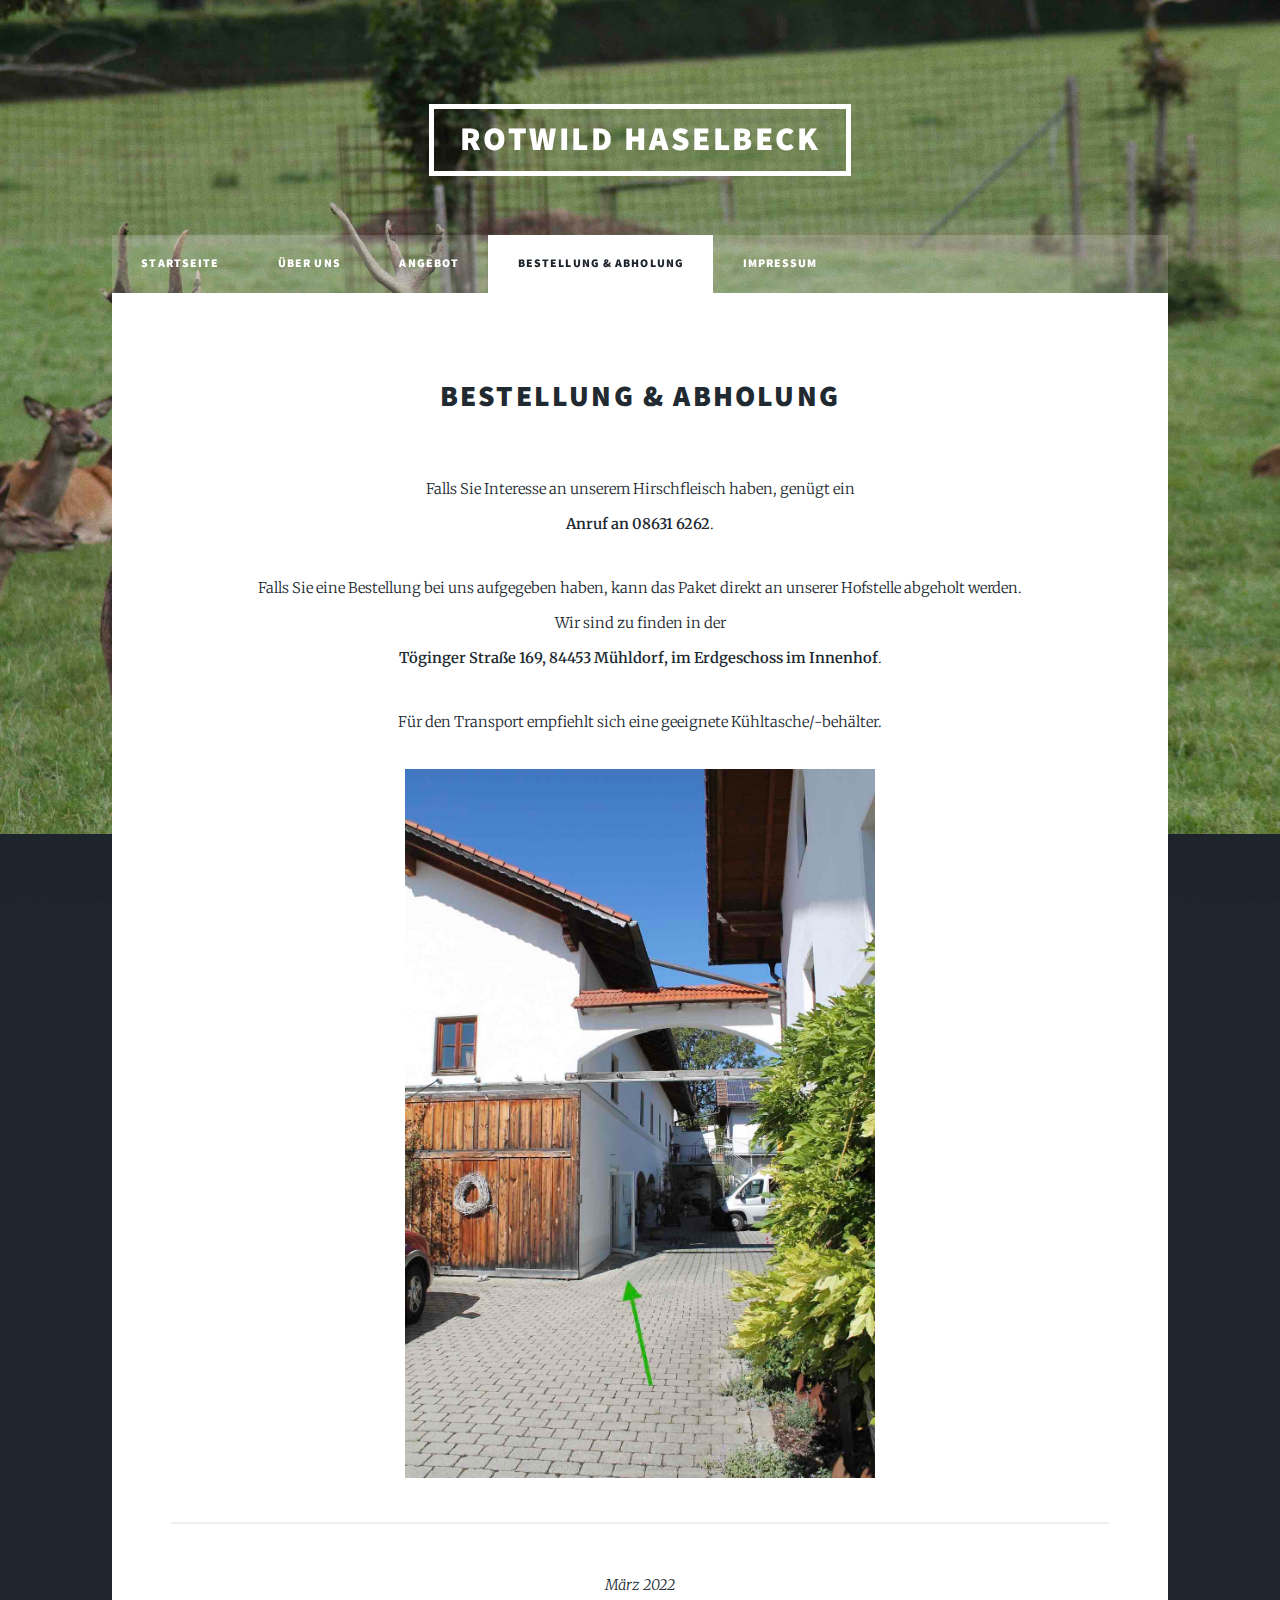
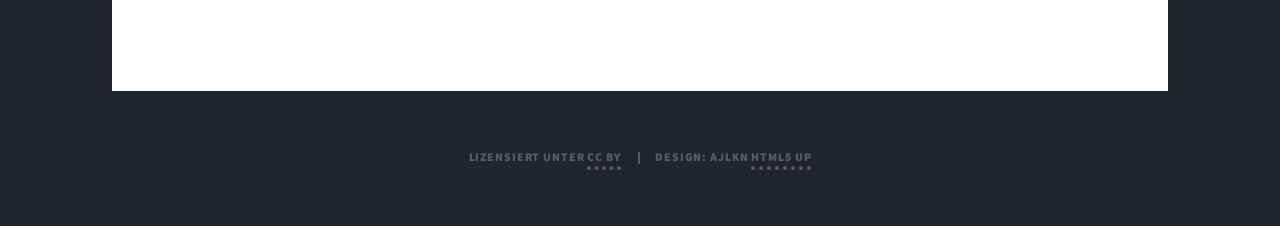
==== commit 5be87cb8: "Für Frühlingspause 2022 aktualisiert." ====
--- a/bestellung-und-abholung.html
+++ b/bestellung-und-abholung.html
@@ -42,11 +42,11 @@
 						<h1>Bestellung &amp; Abholung</h1>
 					</header>
 
-					<p>
+<!-- 					<p>
 							Unser letzter Verkauf in dieser Saison findet <strong>am Samstag, den 22.Januar, von 11 bis 13.00 Uhr</strong> statt. Sie können ihren Wildfleischvorrat auffüllen, da sich Wild sehr gut zum Einfrieren eignet. Wir freuen uns auf Sie!
 					</p>
 
-					<hr>
+					<hr> -->
 
 					<p>
 						Falls Sie Interesse an unserem Hirschfleisch haben, genügt ein
@@ -69,7 +69,7 @@
 						</span>
 					</p>
 					<hr>
-					<p> <span class="date">November 2021</span></p>
+					<p> <span class="date">März 2022</span></p>
 				</section>
 
 			</div>
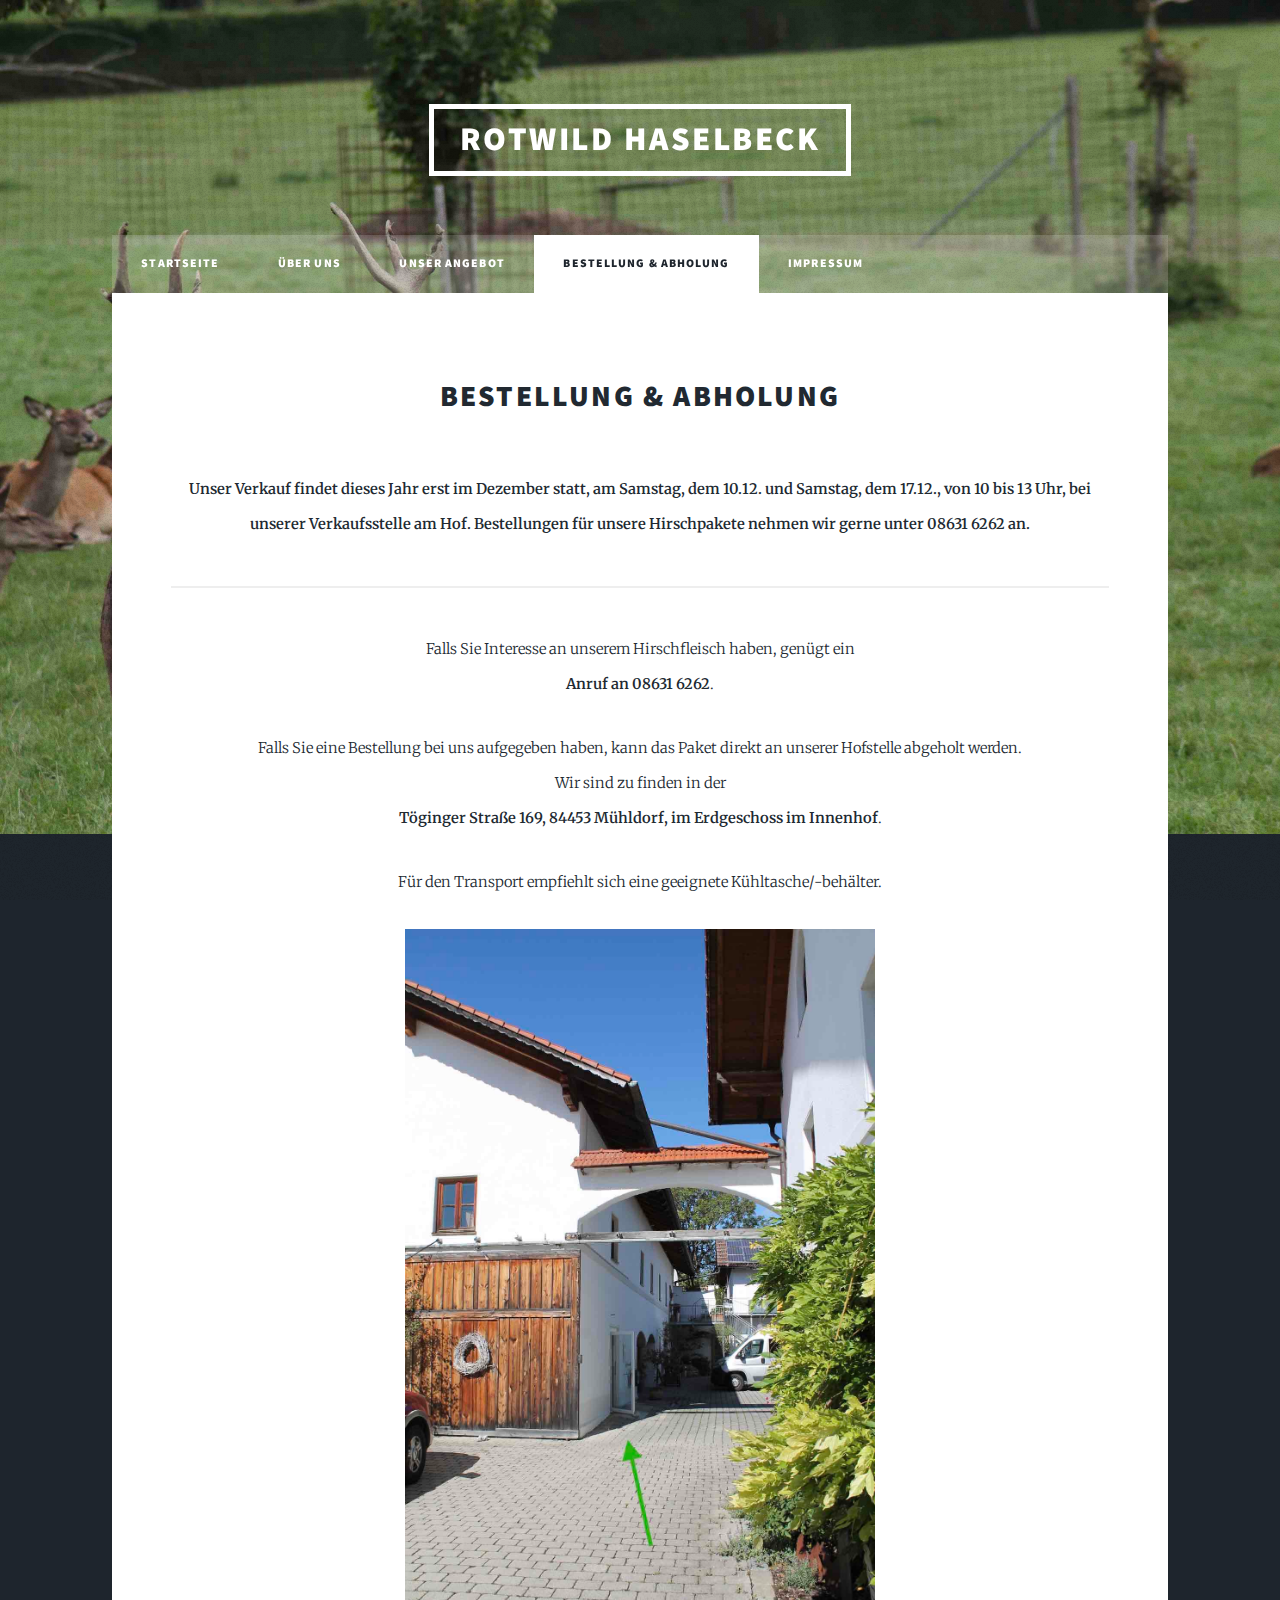
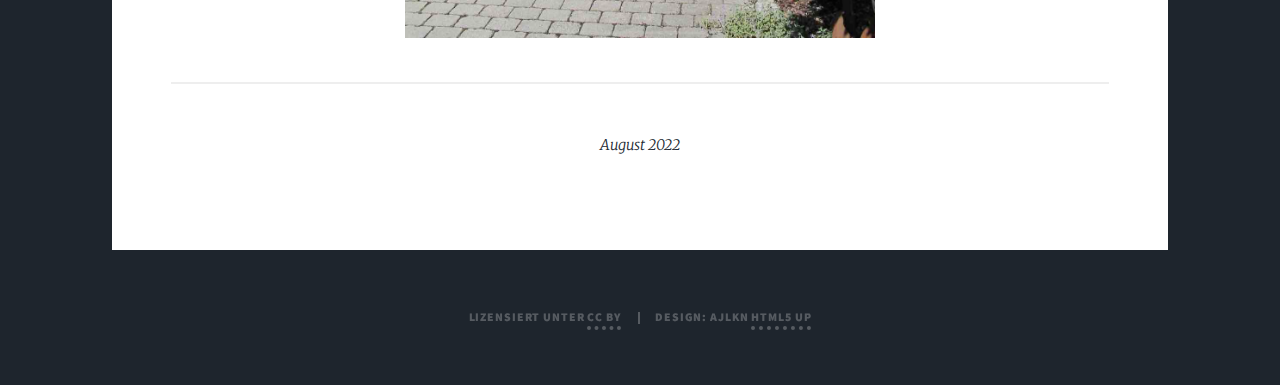
==== commit 388472f5: "Verkauf 2022 Info aktualisiert." ====
--- a/bestellung-und-abholung.html
+++ b/bestellung-und-abholung.html
@@ -27,7 +27,7 @@
 			<ul class="links">
 				<li><a href="index.html">Startseite</a></li>
 				<li><a href="ueber-uns.html">Über Uns</a></li>
-				<li><a href="unser-angebot.html">Angebot</a></li>
+				<li><a href="unser-angebot.html">Unser Angebot</a></li>
 				<li class="active"><a href="bestellung-und-abholung.html">Bestellung &amp; Abholung</a></li>
 				<li><a href="impressum.html">Impressum</a></li>
 				</ul>
@@ -42,11 +42,11 @@
 						<h1>Bestellung &amp; Abholung</h1>
 					</header>
 
-<!-- 					<p>
-							Unser letzter Verkauf in dieser Saison findet <strong>am Samstag, den 22.Januar, von 11 bis 13.00 Uhr</strong> statt. Sie können ihren Wildfleischvorrat auffüllen, da sich Wild sehr gut zum Einfrieren eignet. Wir freuen uns auf Sie!
+					<p>
+							<strong>Unser Verkauf findet dieses Jahr erst im Dezember statt, am Samstag, dem 10.12. und Samstag, dem 17.12., von 10 bis 13 Uhr, bei unserer Verkaufsstelle am Hof. Bestellungen für unsere Hirschpakete nehmen wir gerne unter 08631 6262 an.</strong>
 					</p>
 
-					<hr> -->
+					<hr>
 
 					<p>
 						Falls Sie Interesse an unserem Hirschfleisch haben, genügt ein
@@ -69,7 +69,7 @@
 						</span>
 					</p>
 					<hr>
-					<p> <span class="date">März 2022</span></p>
+					<p> <span class="date">August 2022</span></p>
 				</section>
 
 			</div>
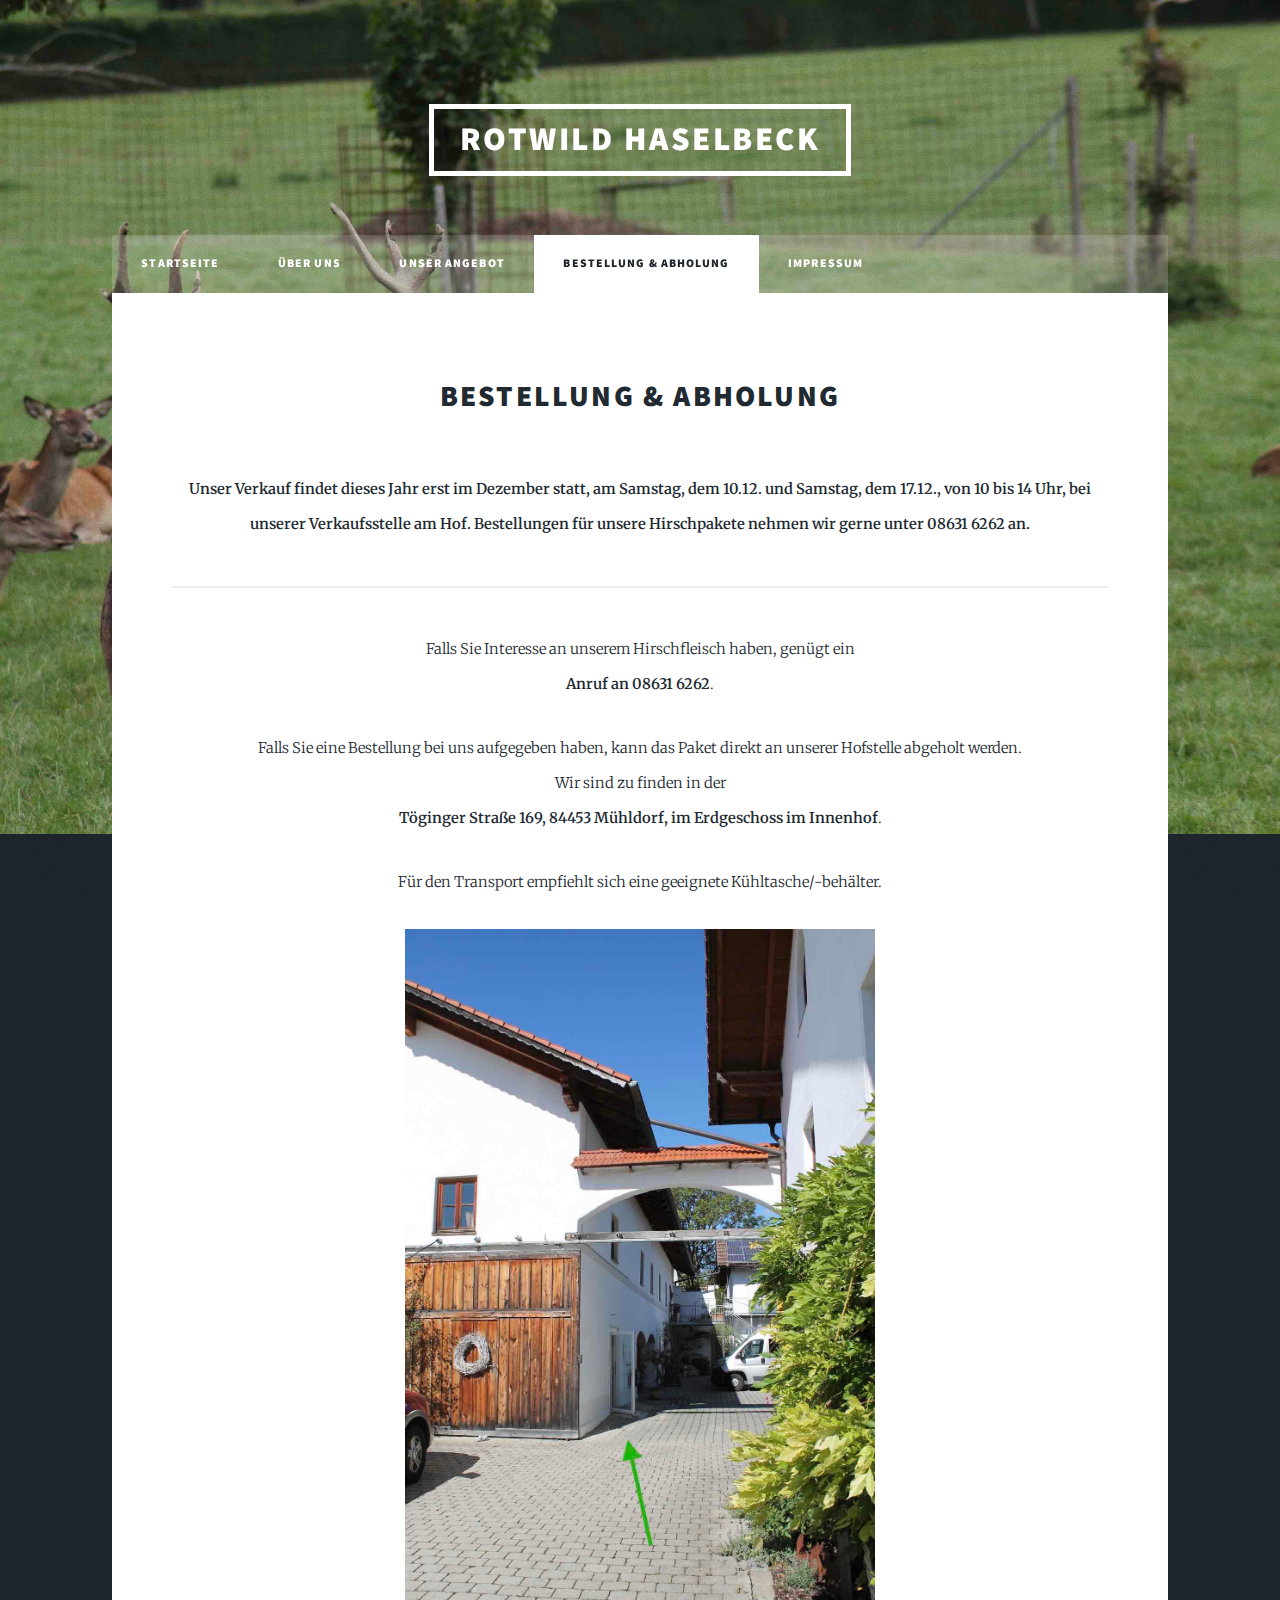
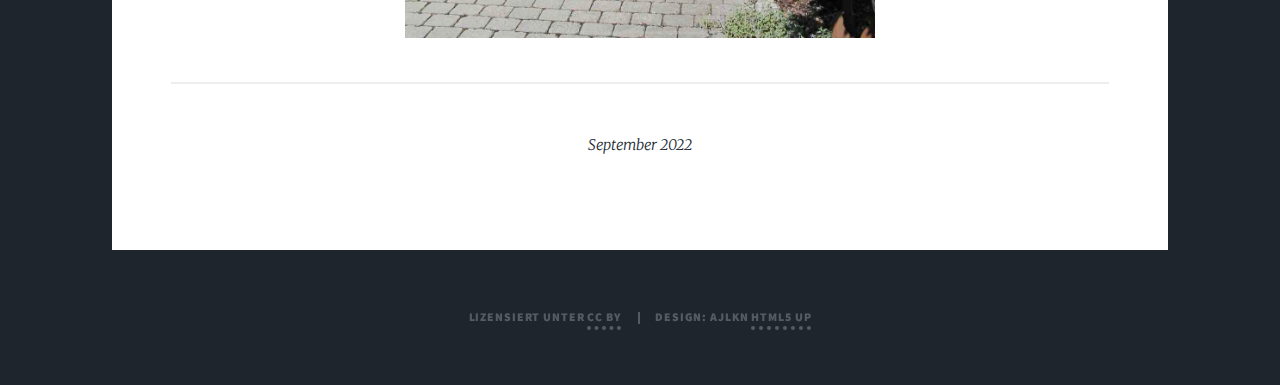
==== commit 43f854ca: "Angebot inseriert" ====
--- a/bestellung-und-abholung.html
+++ b/bestellung-und-abholung.html
@@ -43,7 +43,7 @@
 					</header>
 
 					<p>
-							<strong>Unser Verkauf findet dieses Jahr erst im Dezember statt, am Samstag, dem 10.12. und Samstag, dem 17.12., von 10 bis 13 Uhr, bei unserer Verkaufsstelle am Hof. Bestellungen für unsere Hirschpakete nehmen wir gerne unter 08631 6262 an.</strong>
+							<strong>Unser Verkauf findet dieses Jahr erst im Dezember statt, am Samstag, dem 10.12. und Samstag, dem 17.12., von 10 bis 14 Uhr, bei unserer Verkaufsstelle am Hof. Bestellungen für unsere Hirschpakete nehmen wir gerne unter 08631 6262 an.</strong>
 					</p>
 
 					<hr>
@@ -69,7 +69,7 @@
 						</span>
 					</p>
 					<hr>
-					<p> <span class="date">August 2022</span></p>
+					<p> <span class="date">September 2022</span></p>
 				</section>
 
 			</div>
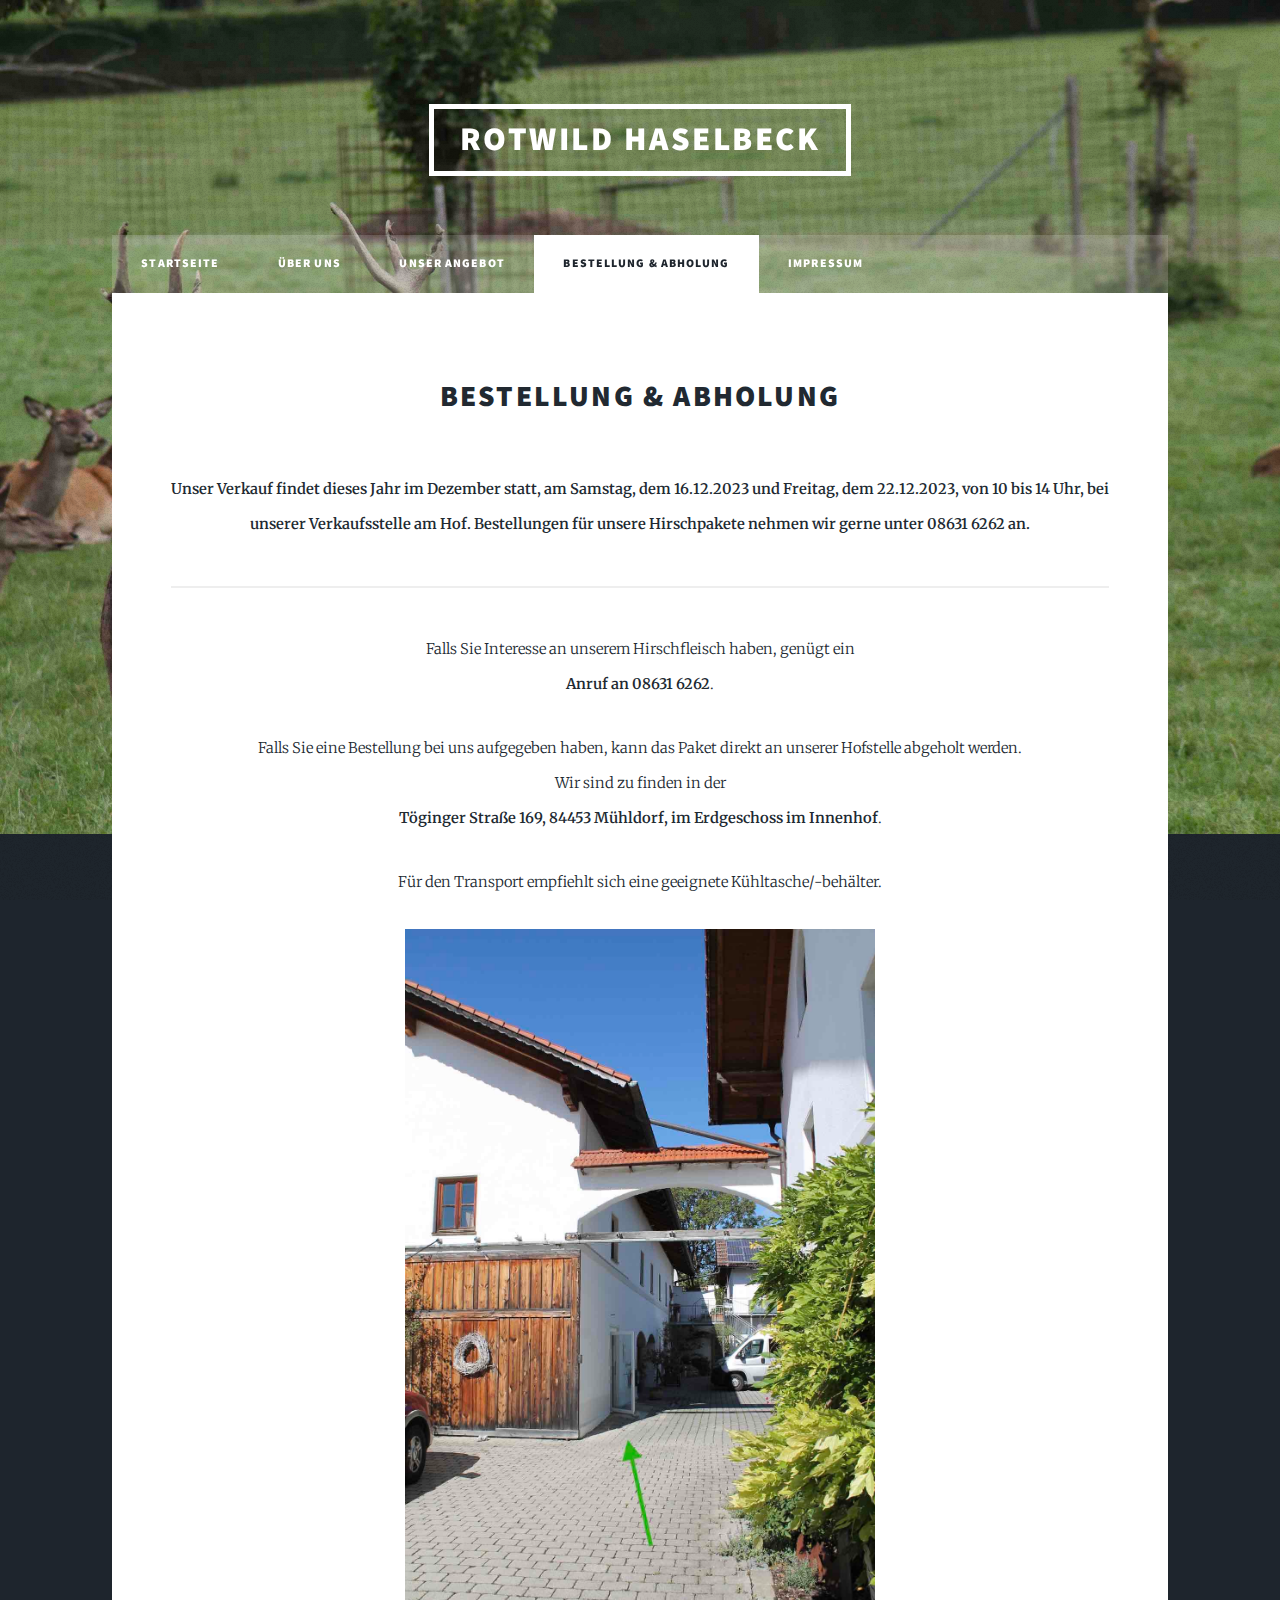
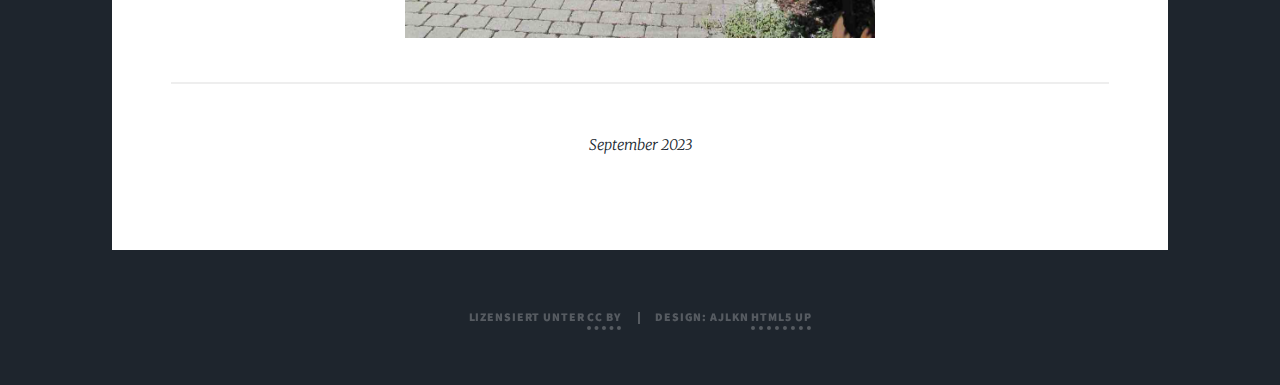
==== commit 5414b33a: "update für 2023 verkauf" ====
--- a/bestellung-und-abholung.html
+++ b/bestellung-und-abholung.html
@@ -43,7 +43,7 @@
 					</header>
 
 					<p>
-							<strong>Unser Verkauf findet dieses Jahr erst im Dezember statt, am Samstag, dem 10.12. und Samstag, dem 17.12., von 10 bis 14 Uhr, bei unserer Verkaufsstelle am Hof. Bestellungen für unsere Hirschpakete nehmen wir gerne unter 08631 6262 an.</strong>
+							<strong>Unser Verkauf findet dieses Jahr im Dezember statt, am Samstag, dem 16.12.2023 und Freitag, dem 22.12.2023, von 10 bis 14 Uhr, bei unserer Verkaufsstelle am Hof. Bestellungen für unsere Hirschpakete nehmen wir gerne unter 08631 6262 an.</strong>
 					</p>
 
 					<hr>
@@ -69,7 +69,7 @@
 						</span>
 					</p>
 					<hr>
-					<p> <span class="date">September 2022</span></p>
+					<p> <span class="date">September 2023</span></p>
 				</section>
 
 			</div>
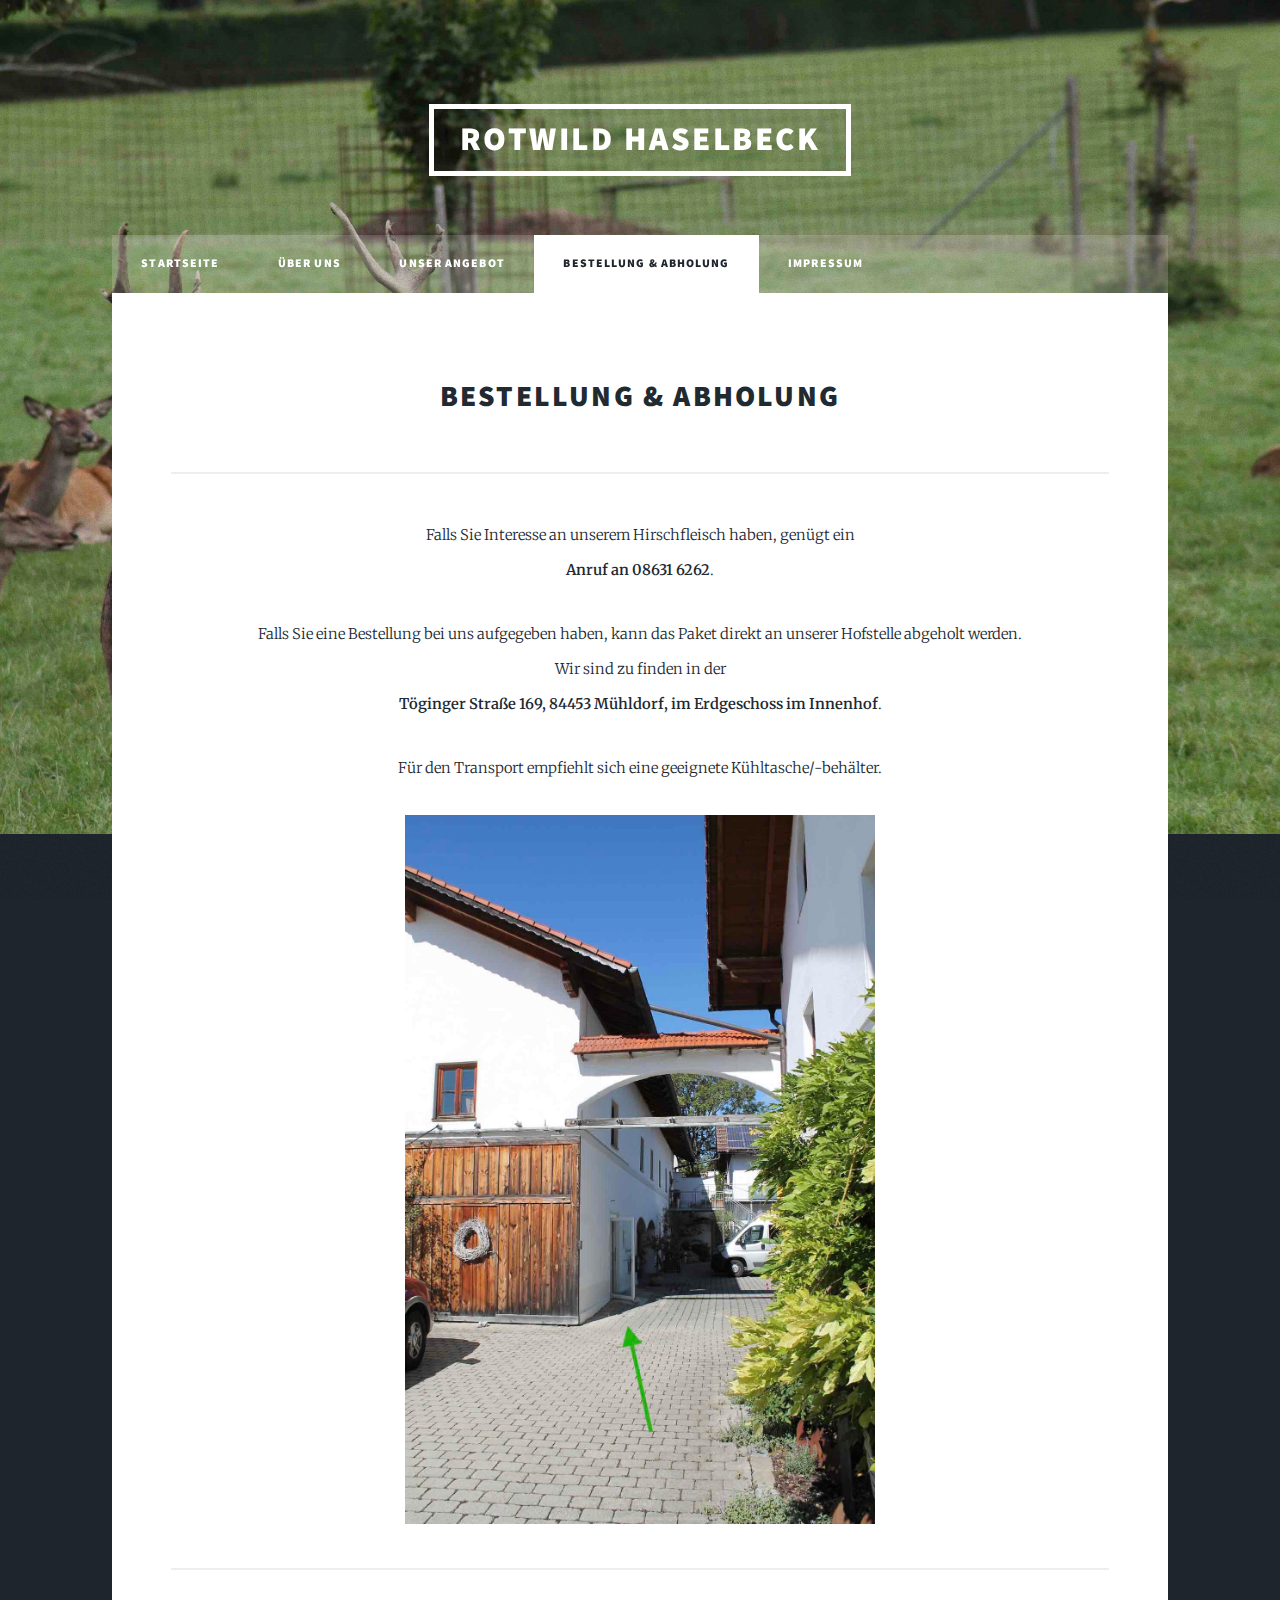
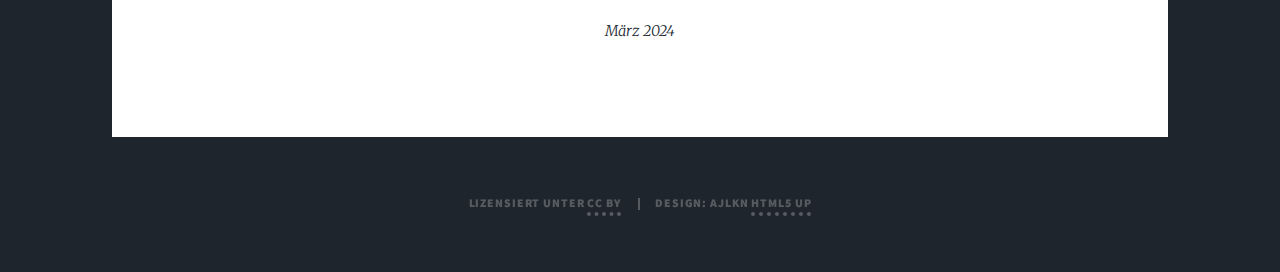
==== commit ee6ba25b: "remove winter season info" ====
--- a/bestellung-und-abholung.html
+++ b/bestellung-und-abholung.html
@@ -43,7 +43,7 @@
 					</header>
 
 					<p>
-							<strong>Unser Verkauf findet dieses Jahr im Dezember statt, am Samstag, dem 16.12.2023 und Freitag, dem 22.12.2023, von 10 bis 14 Uhr, bei unserer Verkaufsstelle am Hof. Bestellungen für unsere Hirschpakete nehmen wir gerne unter 08631 6262 an.</strong>
+							<!-- <strong>Unser Verkauf findet dieses Jahr im Dezember statt, am Samstag, dem 16.12.2023 und Freitag, dem 22.12.2023, von 10 bis 14 Uhr, bei unserer Verkaufsstelle am Hof. Bestellungen für unsere Hirschpakete nehmen wir gerne unter 08631 6262 an.</strong> -->
 					</p>
 
 					<hr>
@@ -69,7 +69,7 @@
 						</span>
 					</p>
 					<hr>
-					<p> <span class="date">September 2023</span></p>
+					<p> <span class="date">März 2024</span></p>
 				</section>
 
 			</div>
--- a/assets/css/main.css
+++ b/assets/css/main.css
@@ -2038,26 +2038,29 @@
 /* Box */
 
 	.box {
-		border: solid 2px;
-		margin-bottom: 2rem;
-		padding: 1.5rem;
-	}
-
-		.box > :last-child,
-		.box > :last-child > :last-child,
-		.box > :last-child > :last-child > :last-child {
-			margin-bottom: 0;
-		}
-
-		.box.alt {
-			border: 0;
-			border-radius: 0;
-			padding: 0;
-		}
-
-	.box {
-		border-color: #eeeeee;
-	}
+	    border: solid 2px;
+	    margin-bottom: 2rem;
+	    padding: 2rem;
+	    border-color: #eeeeee;
+	}
+
+	.box > :last-child,
+	.box > :last-child > :last-child,
+	.box > :last-child > :last-child > :last-child {
+	    margin-bottom: 0;
+	}
+
+	.box.alt {
+	    border: 0;
+	    border-radius: 0;
+	    padding: 0;
+	}
+
+	.box .image.left img {
+	    max-width: 100%;
+	    height: auto;
+	}
+
 
 /* Button */
 
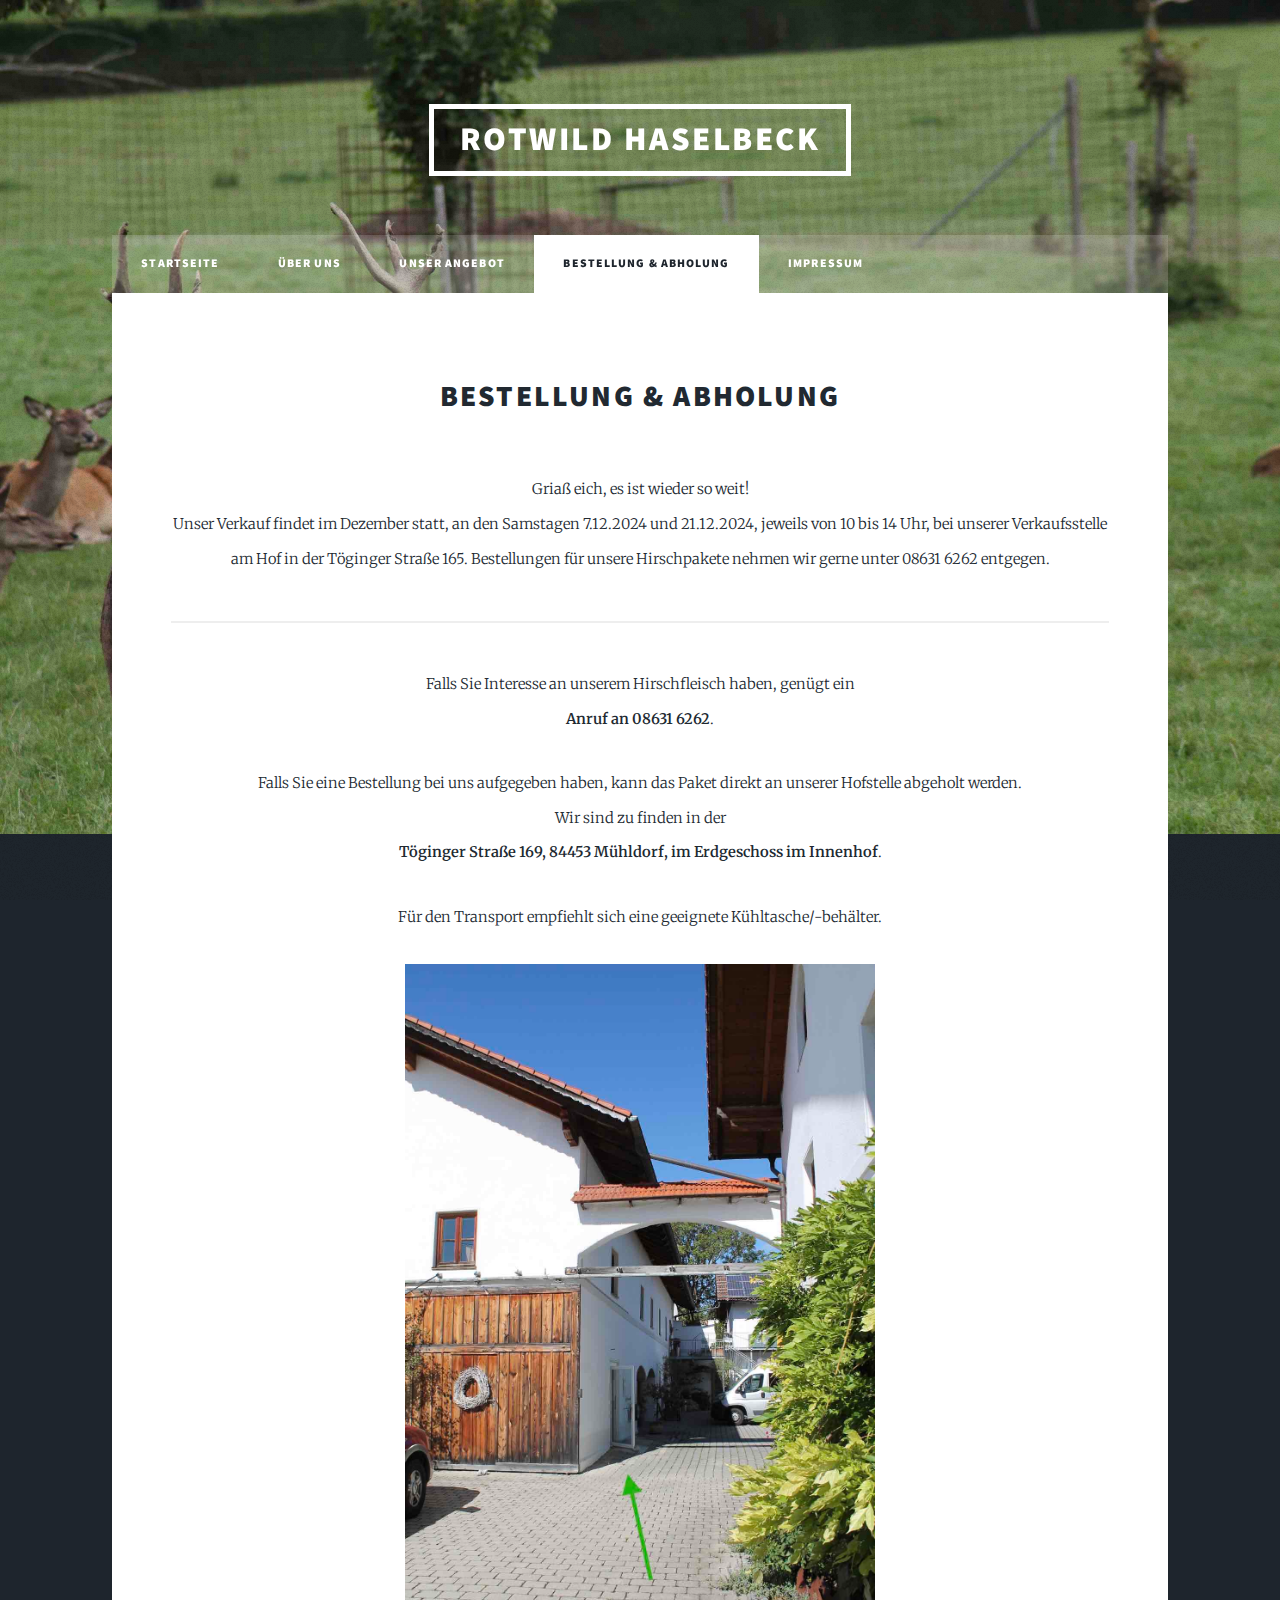
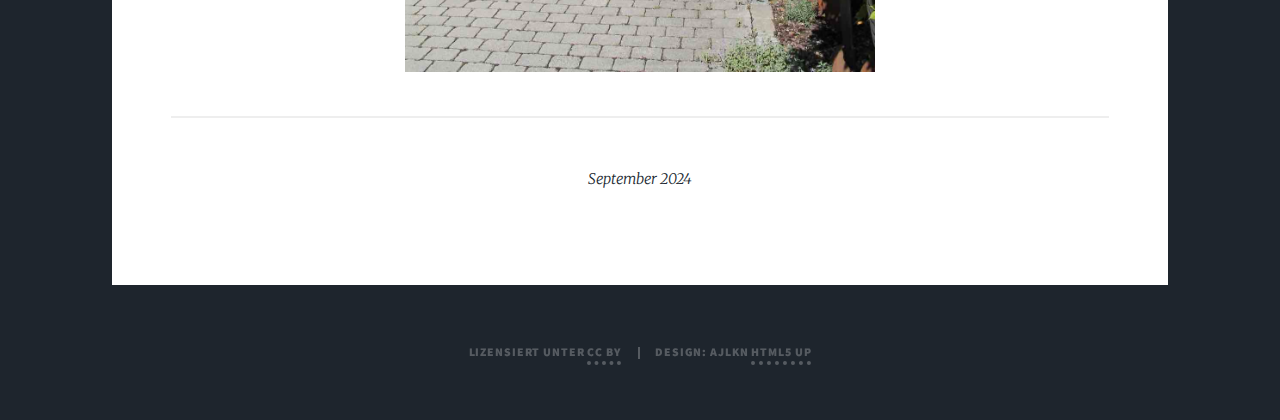
==== commit 596a36ce: "Aktualisiert für Oktober 2024" ====
--- a/bestellung-und-abholung.html
+++ b/bestellung-und-abholung.html
@@ -43,7 +43,8 @@
 					</header>
 
 					<p>
-							<!-- <strong>Unser Verkauf findet dieses Jahr im Dezember statt, am Samstag, dem 16.12.2023 und Freitag, dem 22.12.2023, von 10 bis 14 Uhr, bei unserer Verkaufsstelle am Hof. Bestellungen für unsere Hirschpakete nehmen wir gerne unter 08631 6262 an.</strong> -->
+							Griaß eich, es ist wieder so weit! <br>
+Unser Verkauf findet im Dezember statt, an den Samstagen 7.12.2024 und 21.12.2024, jeweils von 10 bis 14 Uhr, bei unserer Verkaufsstelle am Hof in der Töginger Straße 165. Bestellungen für unsere Hirschpakete nehmen wir gerne unter 08631 6262 entgegen.
 					</p>
 
 					<hr>
@@ -69,7 +70,7 @@
 						</span>
 					</p>
 					<hr>
-					<p> <span class="date">März 2024</span></p>
+					<p> <span class="date">September 2024</span></p>
 				</section>
 
 			</div>
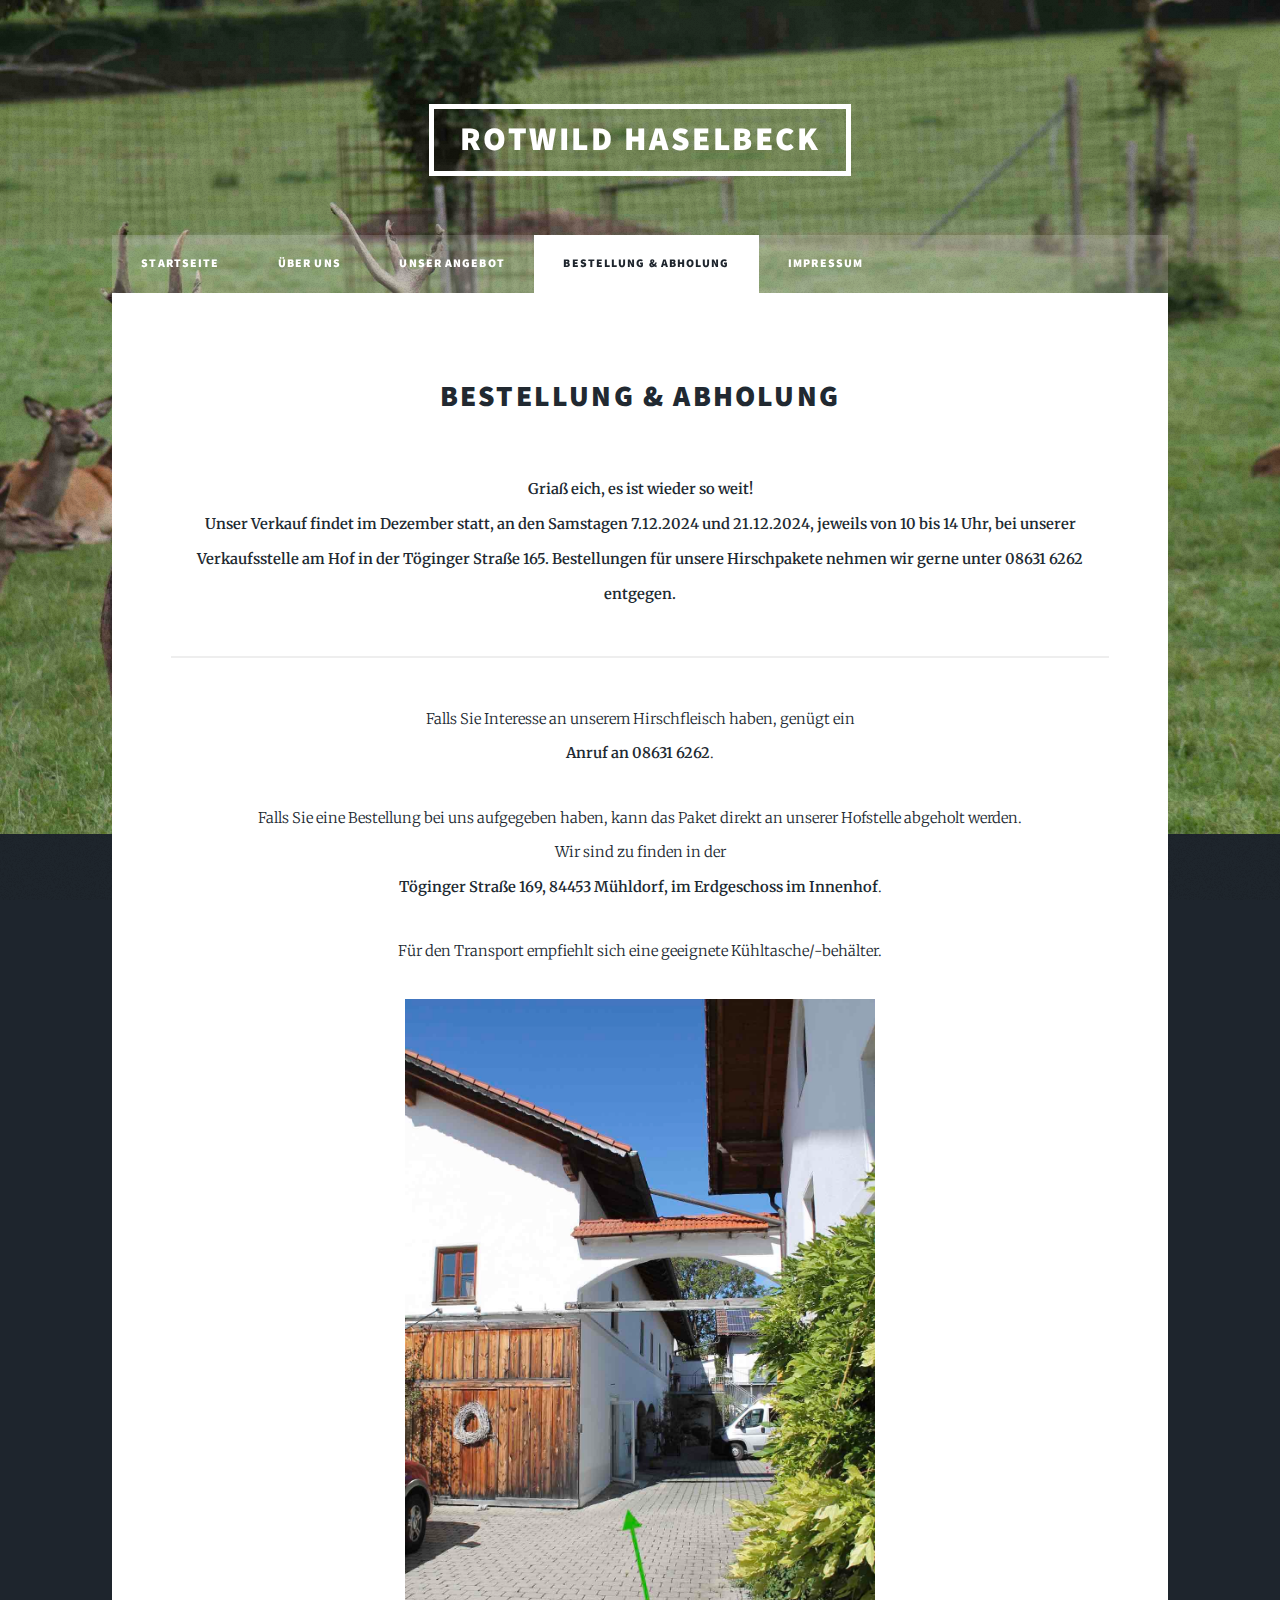
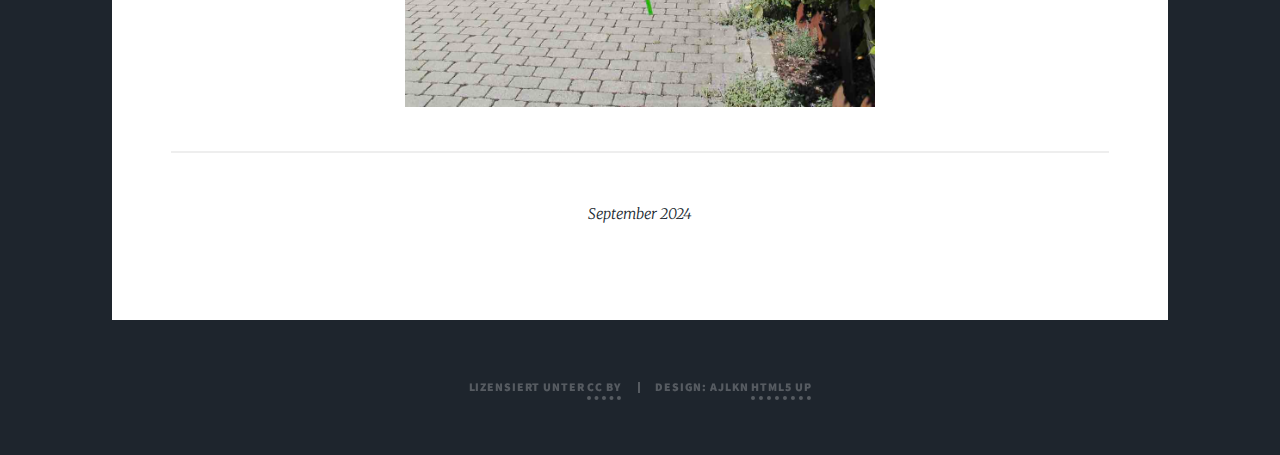
==== commit 83f3b548: "strong vergessen" ====
--- a/bestellung-und-abholung.html
+++ b/bestellung-und-abholung.html
@@ -43,8 +43,8 @@
 					</header>
 
 					<p>
-							Griaß eich, es ist wieder so weit! <br>
-Unser Verkauf findet im Dezember statt, an den Samstagen 7.12.2024 und 21.12.2024, jeweils von 10 bis 14 Uhr, bei unserer Verkaufsstelle am Hof in der Töginger Straße 165. Bestellungen für unsere Hirschpakete nehmen wir gerne unter 08631 6262 entgegen.
+							<strong>Griaß eich, es ist wieder so weit! <br>
+Unser Verkauf findet im Dezember statt, an den Samstagen 7.12.2024 und 21.12.2024, jeweils von 10 bis 14 Uhr, bei unserer Verkaufsstelle am Hof in der Töginger Straße 165. Bestellungen für unsere Hirschpakete nehmen wir gerne unter 08631 6262 entgegen.</strong>
 					</p>
 
 					<hr>
